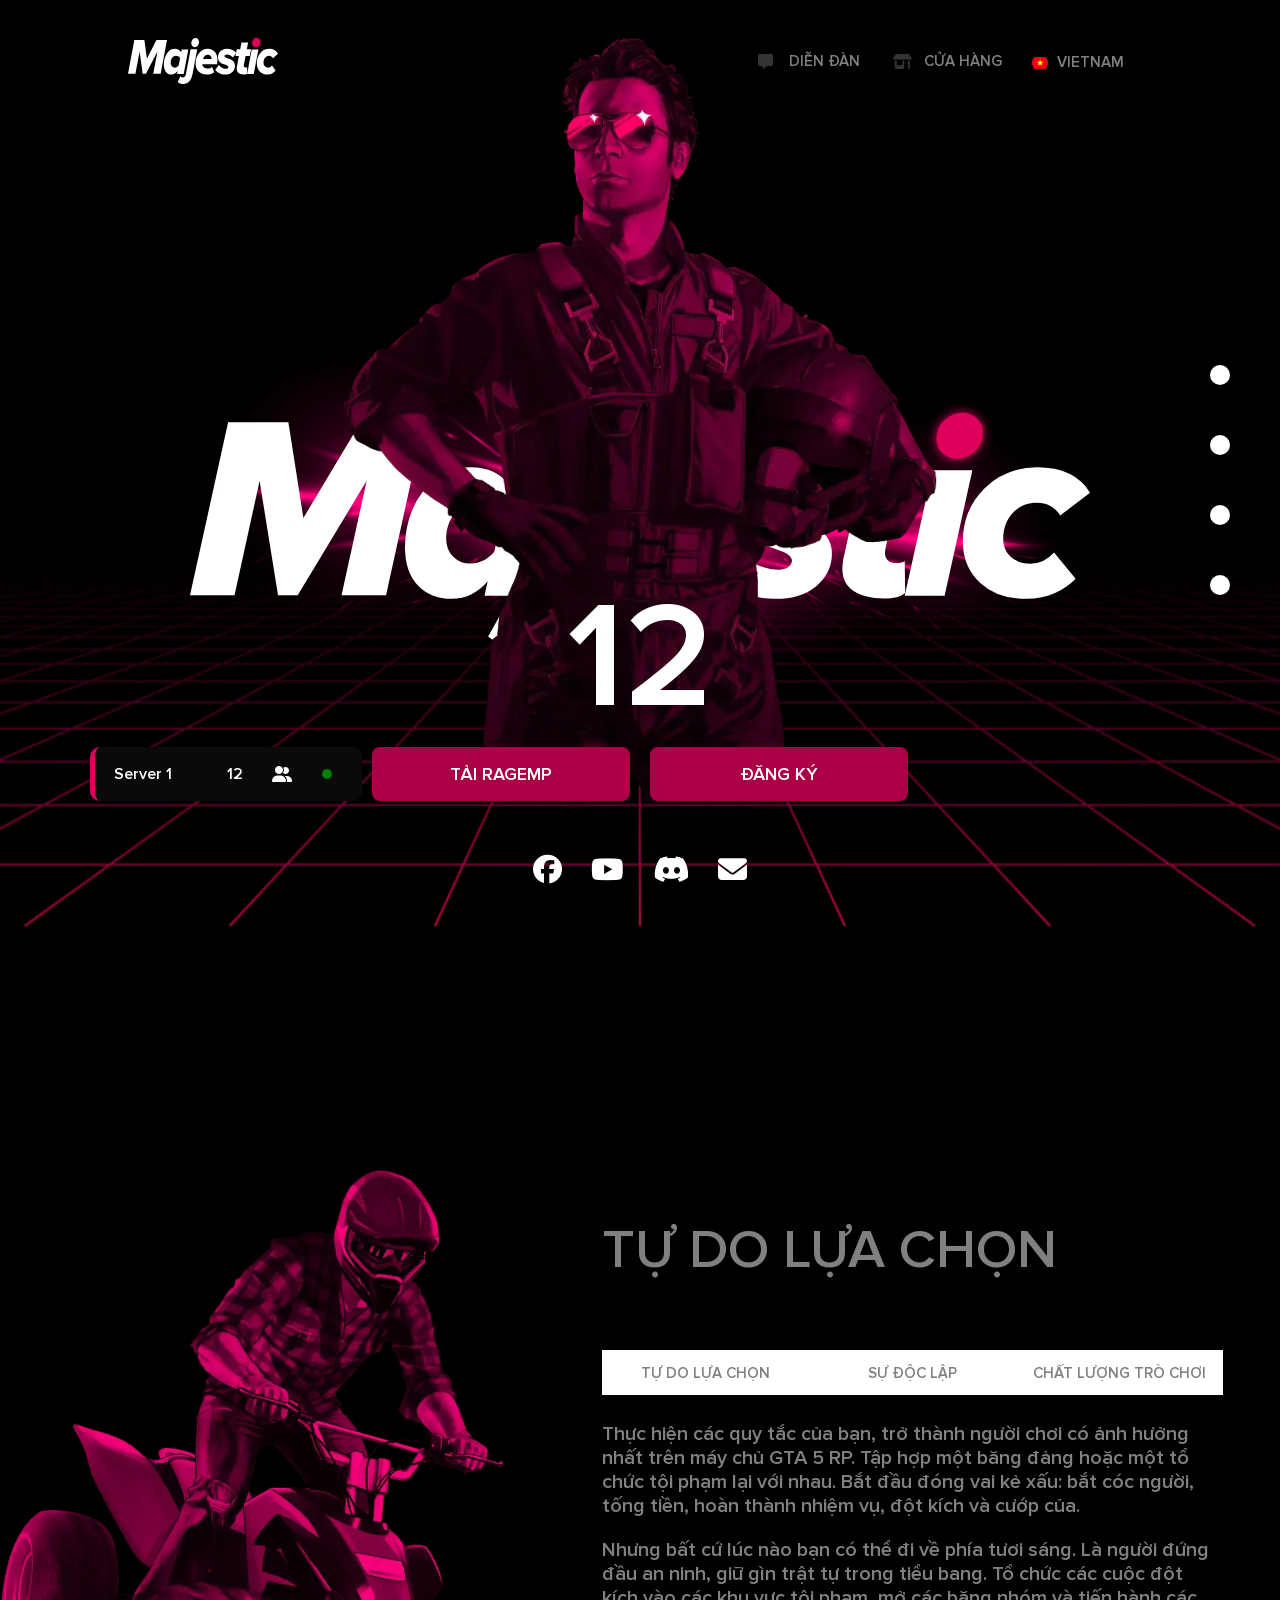
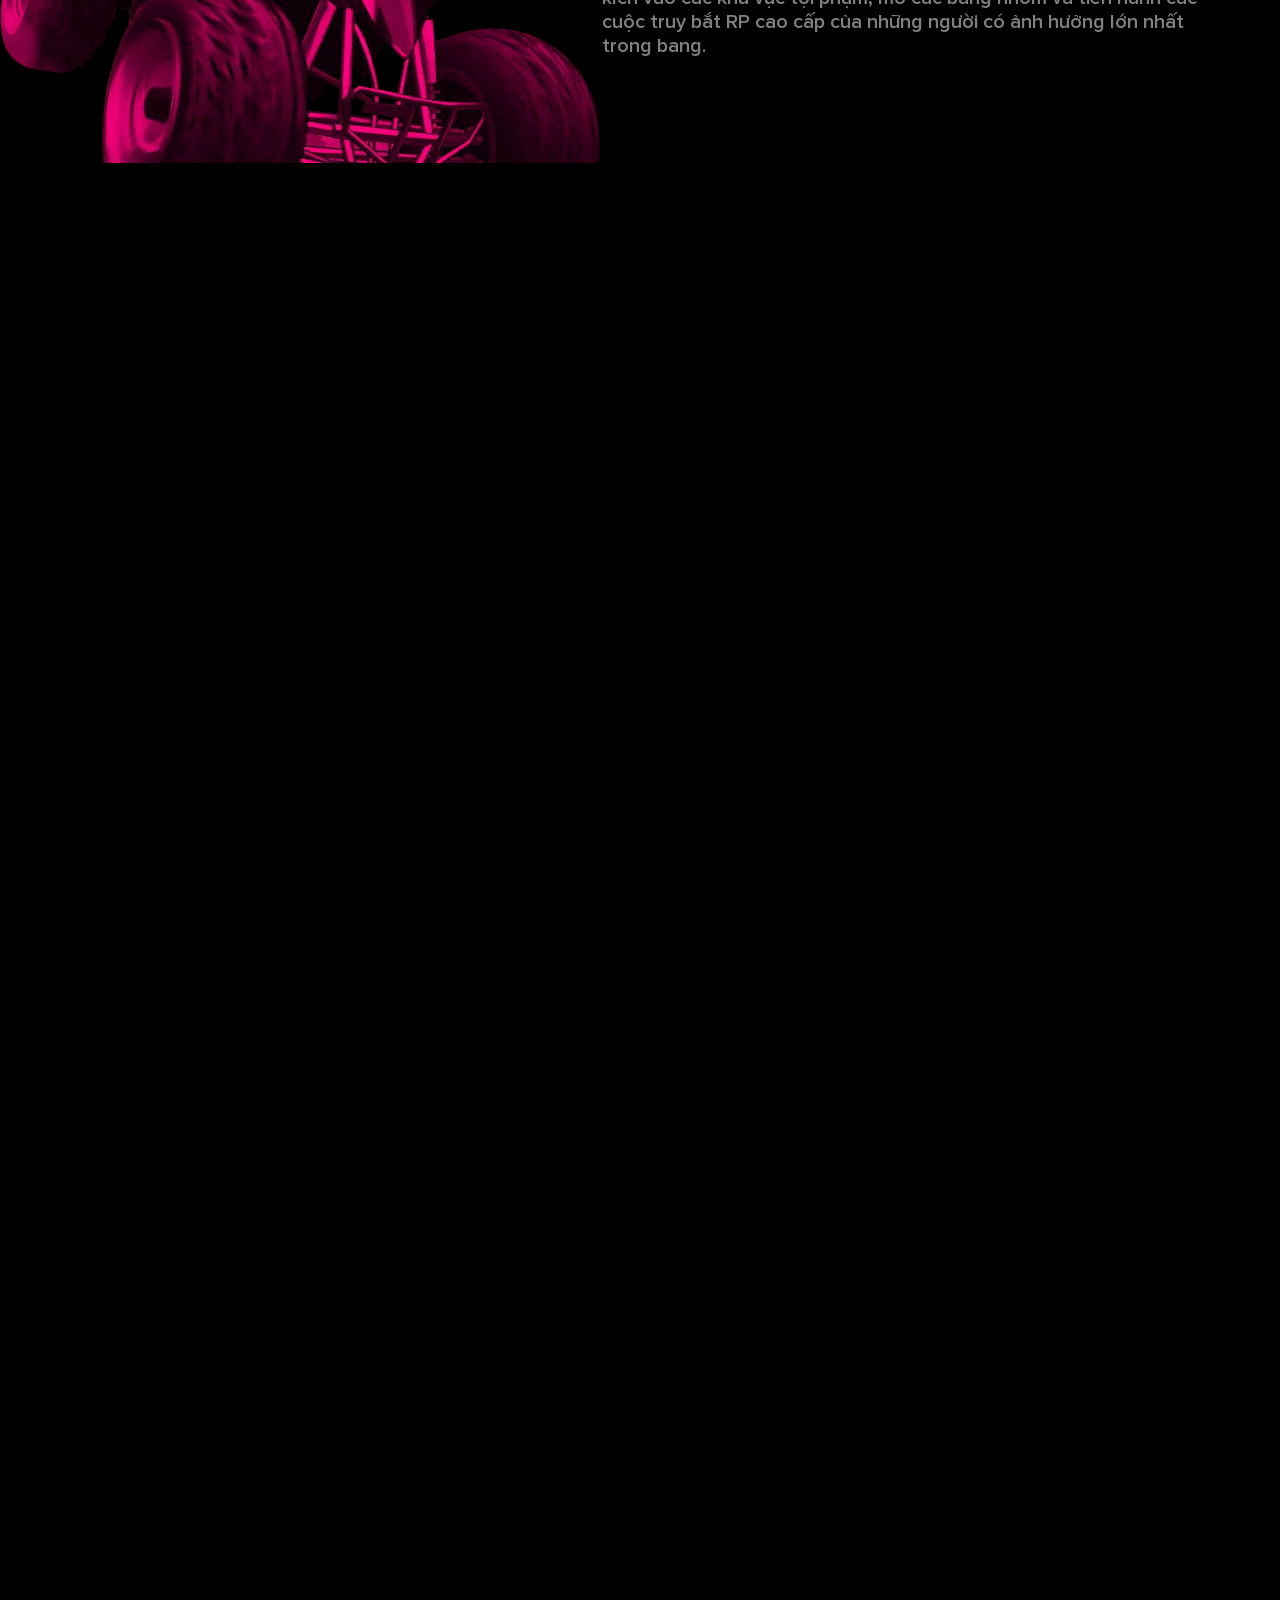
==== index.html @ 5a8662f2 "first commit" ====
<!DOCTYPE html>
<html lang="en">

<head>
    <meta charset="UTF-8">
    <meta http-equiv="X-UA-Compatible" content="IE=edge">
    <meta name="viewport" content="width=device-width, initial-scale=1.0">
    <meta name="description"
        content="Majestic V - The largest GTA 5 RP project, providing a comfortable game for over 5000 players.">
    <meta name="keywords"
        content="RolePlay, Role Play, RP, GTA 5, GTA V, GTA 5 RP, RP, Role Play, Booster Server, GTA 5, GTA 5 R,P, Multiplayer, online, Voice chat, High online, unique mod, stable voice, voice chat, RAGE MP, RAGE MP, rage gta 5, Majestic, Majestic RP, Majestic Role Play, Majestic rp, Majestic Role Play, Majestic GTA 5 rp, Majestic, Majestic">
    <meta name="theme-color" content="#FF0068">
    <link rel="stylesheet" href="./css/app.css">
    <link rel="stylesheet" href="./css/strollbar.css">
    <link rel="stylesheet" href="./css/mobile.css">
    <link rel="shortcut icon" href="./images/home/main/vn/person.webp" type="image/x-icon">
    <link rel="stylesheet" href="https://cdnjs.cloudflare.com/ajax/libs/font-awesome/6.1.1/css/all.min.css"
        integrity="sha512-KfkfwYDsLkIlwQp6LFnl8zNdLGxu9YAA1QvwINks4PhcElQSvqcyVLLD9aMhXd13uQjoXtEKNosOWaZqXgel0g=="
        crossorigin="anonymous" referrerpolicy="no-referrer" />
    <title>Majestic V | Máy chủ RolePlay độc nhất Việt Nam</title>
</head>

<body>
    <div class="container">
        <header>
            <div class="wapper">
                <div class="logo">
                    <img src="./images/logo.svg" width="150px" height="49px" alt="logo" />
                </div>

                <div class="navbar">
                    <div class="nav" onclick="handleClickForum()">
                        <a href="#">
                            <i class="fa-solid fa-message"></i>
                            <span id="text_diendan">DIỄN ĐÀN</span>
                        </a>
                    </div>
                    <div class="nav" onclick="handleClickShop()">
                        <a href="#">
                            <i class="fa-solid fa-shop"></i>
                            <span id="text_cuahang">CỬA HÀNG</span>
                        </a>
                    </div>
                    <div class="nav" onclick="handleClickLaugues()"><a href="#">
                            <img id="flag" src="./images/lauguges/vn.png" alt="logo" />
                            <span id="text_laugues" class="text_laugues">VIETNAM</span>
                        </a>
                    </div>
                    <div class="laugues" id="laugues">
                        <div class="box">
                            <span onclick="lauguesvn()"><img src="./images/lauguges/vn.png" alt="logo" />VIỆT NAM</span>
                            <span onclick="lauguesus()"><img src="./images/lauguges/en.svg" alt="logo" />ENGLISH</span>

                        </div>
                    </div>
                </div>
                <div class="menu-mobile">
                    <i class="fa-solid fa-bars"></i>
                </div>
            </div>

        </header>

        <div class="info">
            <div class="grid">
                <img src="./images/home/main/grid.webp" alt="logo" />
            </div>
            <div class="effect">
                <img src="./images/home/main/vn/background-effect.webp" alt="logo" />
            </div>
            <div class="logo">
                <img src="./images/home/main/majestic.svg" alt="logo" />
            </div>
            <div class="person">
                <img src="./images/home/main/vn/person.webp" alt="logo" />
            </div>

            <div class="btn-cricle">
                <div class="cricle" id="gotohome" onclick="gotohome()"></div>
                <div class="cricle" id="gotoinfo" onclick="gotoinfo()"></div>
                <div class="cricle"></div>
                <div class="cricle"></div>
            </div>
            <div class="count-player">
                <span>12</span>
            </div>
            <div class="btn-info">
                <div class="btn-down" id="btn-down">TẢI RAGEMP</div>
                <div class="btn-res" id="btn-res">ĐĂNG KÝ</div>
            </div>
            <div class="social">
                <i class="fa-brands fa-facebook"></i>
                <i class="fa-brands fa-youtube"></i>
                <i class="fa-brands fa-discord"></i>
                <i class="fa-solid fa-envelope"></i>
            </div>

            <div class="box-list">
                <div class="text">Server 1</div>
                <div class="right">
                    <div class="number">12</div>
                    <i class="fa-solid fa-user-group"></i>
                    <div class="active"></div>
                </div>
            </div>
        </div>

        <div class="section">
            <div class="person">
                <img src="./images/home/about/person.webp" </div>
            </div>
            <div class="description">
                <h2 id="freedom-title">TỰ DO LỰA CHỌN</h2>
                <h2 id="independent-title">SỰ ĐỘC LẬP</h2>
                <h2 id="quality-title">CHẤT LƯỢNG TRÒ CHƠI</h2>
                <div class="box">
                    <div id="freedom-box" onclick="freedom()">TỰ DO LỰA CHỌN</div>
                    <div id="independent-box" onclick="independent()">SỰ ĐỘC LẬP</div>
                    <div id="quality-box" onclick="quality()">CHẤT LƯỢNG TRÒ CHƠI</div>


                </div>
                <div class="content">
                    <span id="freedom">
                        Thực hiện các quy tắc của bạn, trở thành người chơi có ảnh hưởng nhất trên máy chủ GTA 5 RP. Tập
                        hợp
                        một băng đảng hoặc một tổ chức tội phạm lại với nhau. Bắt đầu đóng vai kẻ xấu: bắt cóc người,
                        tống
                        tiền, hoàn thành nhiệm vụ, đột kích và cướp của.
                        <p></p>
                        Nhưng bất cứ lúc nào bạn có thể đi về phía tươi sáng. Là người đứng đầu an ninh, giữ gìn trật tự
                        trong tiểu bang. Tổ chức các cuộc đột kích vào các khu vực tội phạm, mở các băng nhóm và tiến
                        hành
                        các cuộc truy bắt RP cao cấp của những người có ảnh hưởng lớn nhất trong bang.
                    </span>
                    <span id="independent">
                        Mệt mỏi với những cuộc tranh giành tội phạm và sự quấy rối liên tục của cảnh sát, nhưng bạn
                        không
                        thích tuân theo luật và tìm hiểu điều lệ? Bắt đầu làm việc cho chính mình! Kiếm tiền trên xe bán
                        tải, xe tải hoặc máy kéo của riêng bạn. Trở thành người vận chuyển hàng hóa độc lập, nhận mức
                        lương
                        xứng đáng cho công việc của bạn.
                        <p></p>
                        Nhưng đó không phải là tất cả. Bạn có thể mua doanh nghiệp của riêng mình trong thế giới GTA và
                        ngừng hoạt động, tiền sẽ tự đến tài khoản của bạn. Điều chính là kiểm soát số lượng hàng hóa
                        trong
                        kho và để mắt đến đối thủ cạnh tranh.
                    </span>
                    <span id="quality">
                        Majestic V - một mod trò chơi độc đáo được viết từ đầu. Bao gồm các giải pháp kỹ thuật tốt nhất,
                        trình bày trực quan dễ chịu và quan trọng nhất - nhiều lựa chọn cơ hội.
                        <p></p>
                        Mục tiêu của chúng tôi là cung cấp cho người chơi một máy chủ GTA 5 RP duy nhất để có một trò
                        chơi
                        thoải mái và một thú tiêu khiển thú vị với bạn bè
                    </span>
                </div>
            </div>
        </div>
        <script src="./js/main.js"></script>
        <script src="./js/mobile.js"></script>

</body>

</html>
---- css/app.css ----
@font-face{font-family:majesticV;src:url(./fonts/ProximaNova-Bold.woff)}@font-face{font-family:majesticV;src:url(./fonts/ProximaNova-Extrabld.woff)}@font-face{font-family:majesticV;src:url(./fonts/ProximaNova-Light.woff)}@font-face{font-family:majesticV;src:url(./fonts/ProximaNova-Regular.woff)}@font-face{font-family:majesticV;src:url(./fonts/ProximaNova-Semibold.woff)}body{overflow-x:hidden;margin:0;padding:0;box-sizing:border-box;font-size:13px;font-family:majesticV;-webkit-user-select:none;-moz-user-select:none;-ms-user-select:none;user-select:none}a{text-decoration:none;color:gray}li{list-style-type:none}.container{scroll-behavior:smooth;width:100%;height:400vh;background-color:#000}.container header{width:100%;height:88px;display:flex;justify-content:space-around;align-items:flex-end;position:fixed}.container header .wapper{width:80%;display:flex;justify-content:space-between;align-items:center}.container header .wapper .menu-mobile{display:none;position:absolute}.container header .wapper .menu-mobile i{color:red}.container header .wapper .logo{cursor:pointer;display:block}.container header .wapper .logo img::-moz-selection{background-color:#df005b;color:#fff}.container header .wapper .logo img::selection{background-color:#df005b;color:#fff}.container header .wapper .navbar{width:45vh;display:grid;font-size:15px;grid-template-columns:1fr 1fr 1fr}.container header .wapper .navbar .nav{display:flex;align-items:center;margin-left:20px}.container header .wapper .navbar .nav img{position:relative;left:-9px;top:3.5px;width:16px}.container header .wapper .navbar .nav i{position:relative;left:-9px;width:18px;top:1px;height:18px;color:#333}.container header .wapper .navbar .nav #flag{position:relative;left:-5px;top:3px;border-radius:50px;width:16px}.container header .wapper .navbar .nav #text_laugues{position:relative;top:-1px}.container header .wapper .navbar .laugues{display:none;right:20vh;top:9vh;position:absolute}.container header .wapper .navbar .laugues .box{border-radius:15px;display:flex;justify-content:space-around;background-color:#191919;width:25vh;height:-webkit-fit-content;height:-moz-fit-content;height:fit-content;padding:8px 8px}.container header .wapper .navbar .laugues .box span{border-radius:10px;padding-left:15px;padding-top:10px;padding-right:10px;padding-bottom:10px;width:-webkit-fit-content;width:-moz-fit-content;width:fit-content;font-size:15px;color:gray;cursor:pointer}.container header .wapper .navbar .laugues .box span img{left:-7px;position:relative;top:4px;width:16px}.container header .wapper .navbar .laugues .box span:hover{cursor:pointer;background-color:#252525}.container .info{top:13vh;justify-content:center;align-items:center;height:90vh;position:relative;display:flex;text-align:center}.container .info .grid{top:50vh;position:absolute;width:100%}.container .info .grid img{width:100%;height:40vh}.container .info .effect{position:absolute}.container .info .effect img{width:100vh;display:block}.container .info .logo{position:absolute}.container .info .logo img{display:block;max-width:100vh}.container .info .person{position:absolute;top:-80px}.container .info .person img{display:block;max-width:70vh;max-height:85vh}.container .info .btn-cricle{z-index:1000000;top:35vh;right:50px;position:fixed}.container .info .btn-cricle .cricle{margin-top:50px;width:20px;height:20px;background-color:#fff;border-radius:100vh;cursor:pointer}.container .info .count-player{top:50vh;position:absolute}.container .info .count-player span{font-weight:900;color:#fff;font-size:150px}.container .info .btn-info{top:70vh;justify-content:center;width:64vh;position:absolute;display:flex;color:#fff}.container .info .btn-info .btn-down{margin-right:10px;display:flex;align-items:center;justify-content:center;font-size:18px;width:258px;height:54px;background-color:#ac0046;border-radius:8.00006px}.container .info .btn-info .btn-down:hover{background-color:#db0c5f;cursor:pointer}.container .info .btn-info .btn-res{margin-left:10px;display:flex;align-items:center;justify-content:center;font-size:18px;width:258px;height:54px;background-color:#ac0046;border-radius:8.00006px}.container .info .btn-info .btn-res:hover{background-color:#db0c5f;cursor:pointer}.container .info .social{top:82vh;position:absolute}.container .info .social i{margin-left:13px;margin-right:13px;font-size:29px;color:#fff;cursor:pointer}.container .info .social i:hover{color:#df005b}.container .info .box-list{border-radius:10px;top:70vh;left:10vh;position:absolute;max-width:256px;background-color:#0a0a0a;height:54px;color:#fff;display:flex;align-items:center;border-left:5px solid #df005b;padding:0px 15px 0px 18.9999px;justify-content:space-between;font-size:15.9999px;font-weight:500}.container .info .box-list .right{margin-left:40px;width:15vh;display:flex;align-items:center;justify-content:space-around}.container .info .box-list .active{width:10px;height:10px;border-radius:100vh;background-color:green}.container .section{top:40vh;height:90vh;position:relative;display:grid;grid-template-columns:1fr 1fr;width:94%}.container .section .person{position:relative}.container .section .person img{display:block;width:600px}.container .section .description{position:relative;color:gray}.container .section .description #freedom-title{position:absolute;font-size:55.008px;font-weight:700}.container .section .description #independent-title{position:absolute;font-size:55.008px;font-weight:700;display:none}.container .section .description #quality-title{position:absolute;font-size:55.008px;font-weight:700;display:none}.container .section .description .box{display:grid;position:relative;grid-template-columns:1fr 1fr 1fr;top:20vh;width:60vh;text-align:center}.container .section .description .box #freedom-box{display:flex;align-items:center;justify-content:center;width:23vh;height:5vh;background-color:#fff;font-size:14.9952px}.container .section .description .box #freedom-box:hover{color:#fff;background-color:#ac0046;cursor:pointer}.container .section .description .box #independent-box{display:flex;align-items:center;justify-content:center;width:23vh;height:5vh;background-color:#fff;font-size:14.9952px}.container .section .description .box #independent-box:hover{background-color:#ac0046;cursor:pointer;color:#fff}.container .section .description .box #quality-box{display:flex;align-items:center;justify-content:center;width:23vh;height:5vh;background-color:#fff;font-size:14.9952px}.container .section .description .box #quality-box:hover{color:#fff;background-color:#ac0046;cursor:pointer}.container .section .description .content{width:69vh;height:60vh;position:absolute;top:28vh;font-size:20.0064px}.container .section .description .content #freedom{position:absolute}.container .section .description .content #independent{position:absolute;display:none}.container .section .description .content #quality{display:none;position:absolute}
---- css/strollbar.css ----
/* width */
::-webkit-scrollbar {
  width: 0px;
}

/* Track */
::-webkit-scrollbar-track {
  background: #f1f1f1;
}

/* Handle */
::-webkit-scrollbar-thumb {
  background: #888;
}

/* Handle on hover */
::-webkit-scrollbar-thumb:hover {
  background: #555;
}
.active{
  color: white;
}
---- css/mobile.css ----
@media only screen and (max-width: 760px){.container{width:100%;height:200vh;background-color:#000}.container header{width:100%;height:10vh;display:flex;justify-content:space-around;align-items:flex-end;position:relative;margin-left:20px;margin-right:20px}.container header .wapper{align-items:center;display:flex;justify-content:center}.container header .wapper .logo{left:30px;position:relative}.container header .wapper .logo img{width:100px;height:30px}.container header .wapper .navbar{display:none}.container header .wapper .menu-mobile{left:-190px;display:block;position:relative}.container header .wapper .menu-mobile i{font-size:25px;color:gray}}
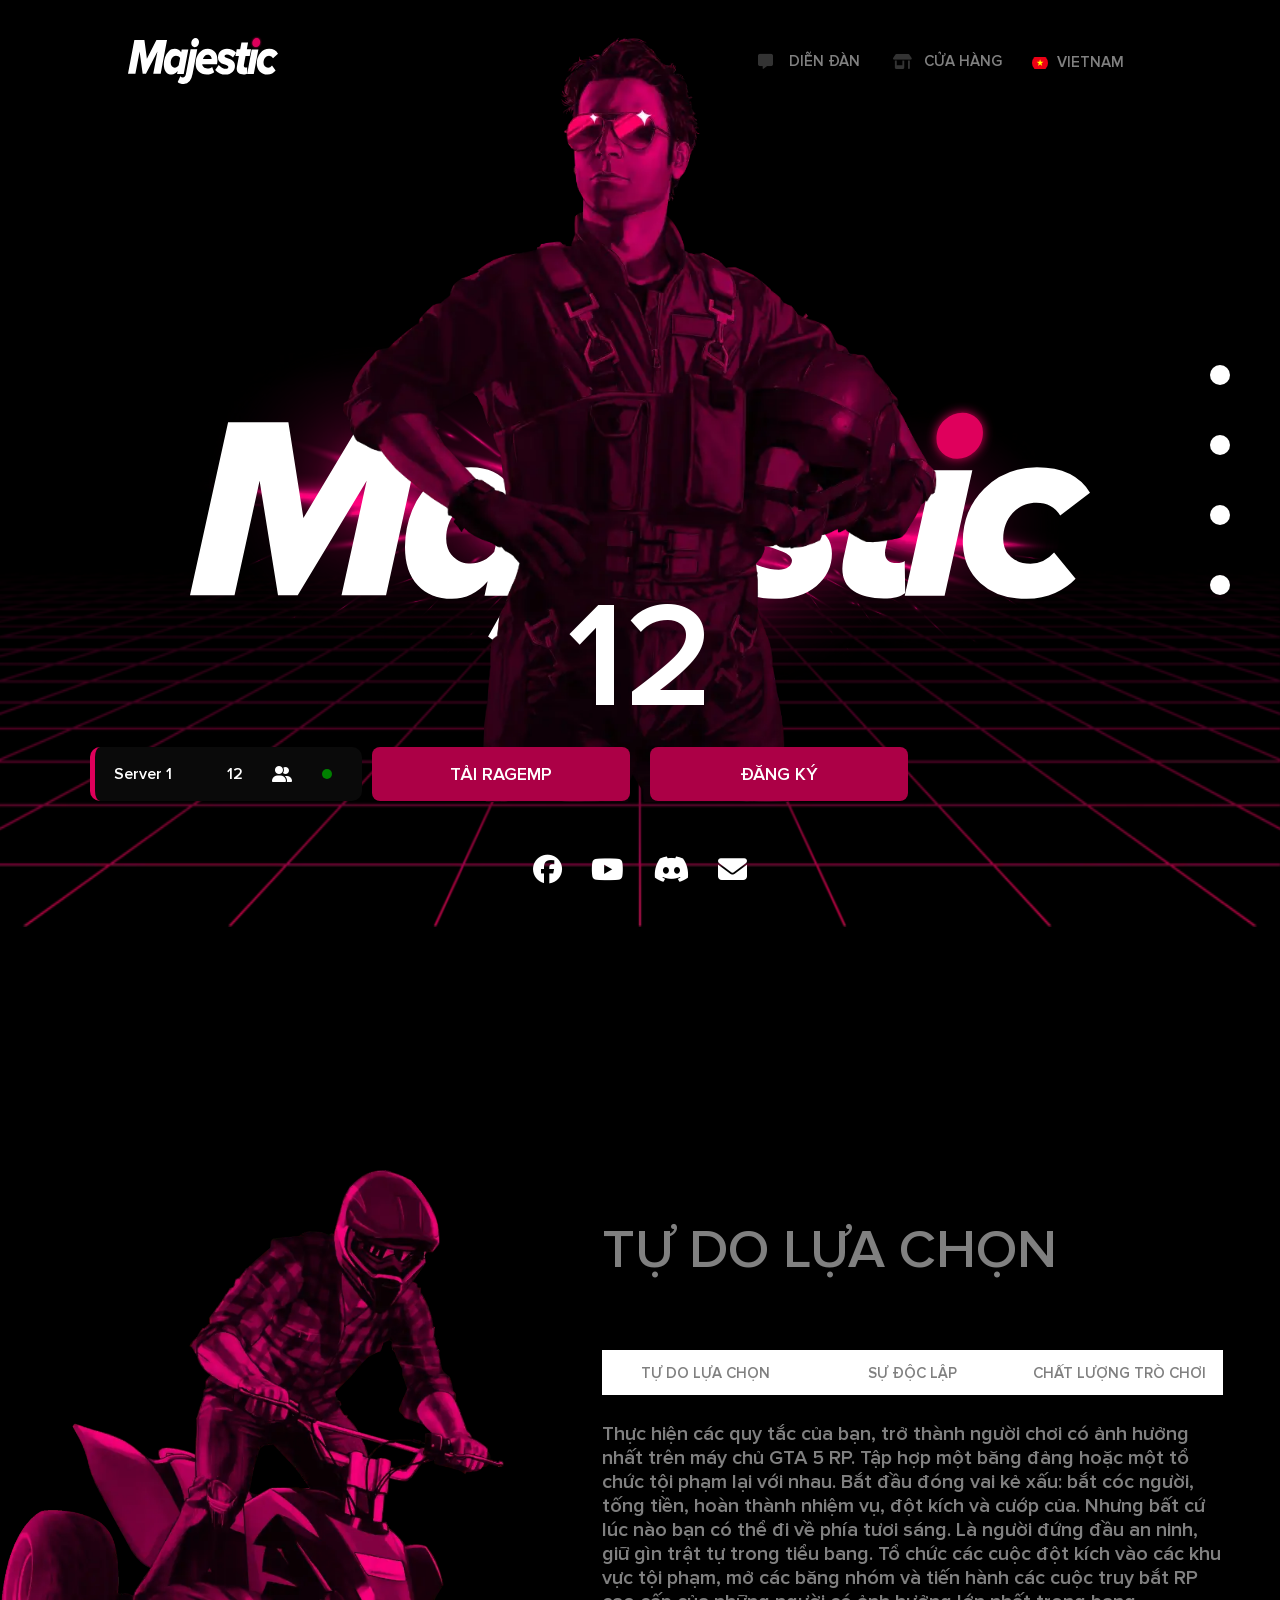
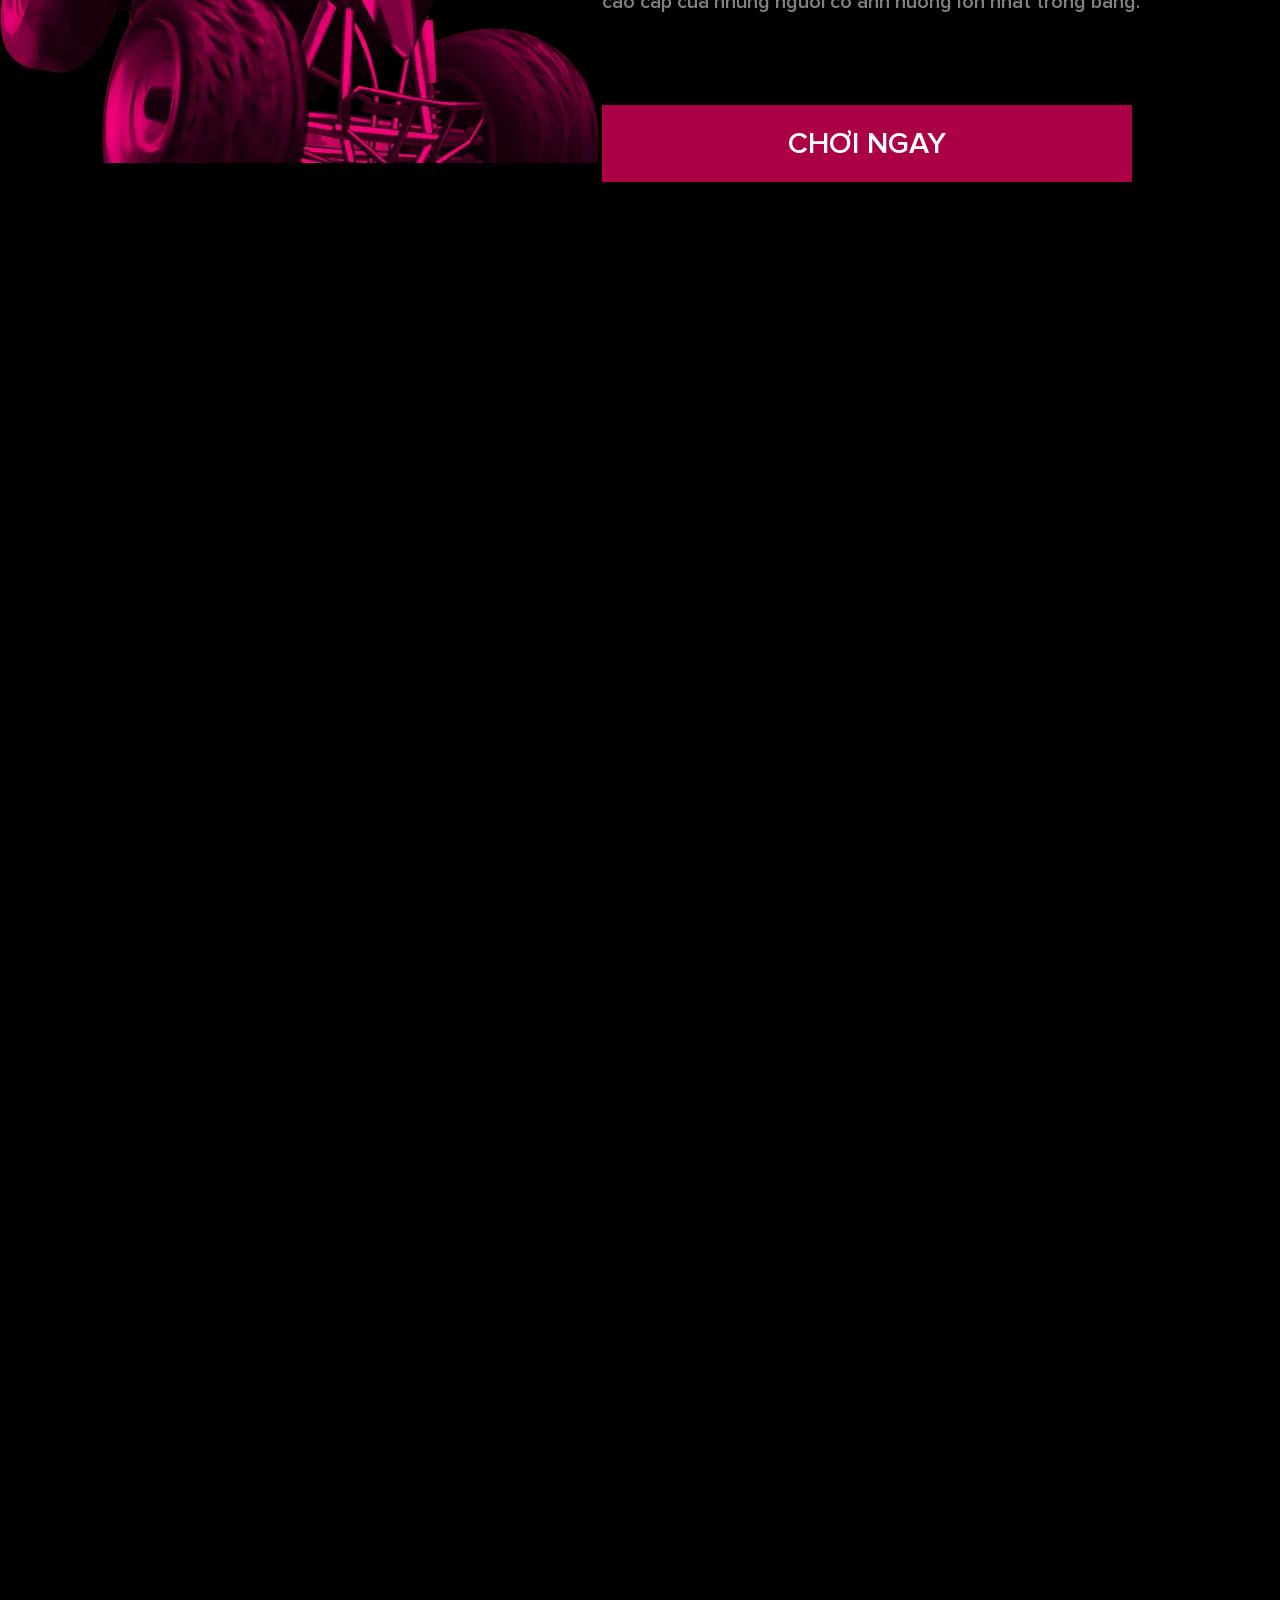
==== commit 5fb71a7d: "update" ====
--- a/index.html
+++ b/index.html
@@ -127,7 +127,6 @@
                         một băng đảng hoặc một tổ chức tội phạm lại với nhau. Bắt đầu đóng vai kẻ xấu: bắt cóc người,
                         tống
                         tiền, hoàn thành nhiệm vụ, đột kích và cướp của.
-                        <p></p>
                         Nhưng bất cứ lúc nào bạn có thể đi về phía tươi sáng. Là người đứng đầu an ninh, giữ gìn trật tự
                         trong tiểu bang. Tổ chức các cuộc đột kích vào các khu vực tội phạm, mở các băng nhóm và tiến
                         hành
@@ -140,7 +139,6 @@
                         tải, xe tải hoặc máy kéo của riêng bạn. Trở thành người vận chuyển hàng hóa độc lập, nhận mức
                         lương
                         xứng đáng cho công việc của bạn.
-                        <p></p>
                         Nhưng đó không phải là tất cả. Bạn có thể mua doanh nghiệp của riêng mình trong thế giới GTA và
                         ngừng hoạt động, tiền sẽ tự đến tài khoản của bạn. Điều chính là kiểm soát số lượng hàng hóa
                         trong
@@ -149,12 +147,12 @@
                     <span id="quality">
                         Majestic V - một mod trò chơi độc đáo được viết từ đầu. Bao gồm các giải pháp kỹ thuật tốt nhất,
                         trình bày trực quan dễ chịu và quan trọng nhất - nhiều lựa chọn cơ hội.
-                        <p></p>
                         Mục tiêu của chúng tôi là cung cấp cho người chơi một máy chủ GTA 5 RP duy nhất để có một trò
                         chơi
                         thoải mái và một thú tiêu khiển thú vị với bạn bè
                     </span>
                 </div>
+                <div class="btn-play" id="btn-play">CHƠI NGAY</div>
             </div>
         </div>
         <script src="./js/main.js"></script>
--- a/css/app.css
+++ b/css/app.css
@@ -1 +1 @@
-@font-face{font-family:majesticV;src:url(./fonts/ProximaNova-Bold.woff)}@font-face{font-family:majesticV;src:url(./fonts/ProximaNova-Extrabld.woff)}@font-face{font-family:majesticV;src:url(./fonts/ProximaNova-Light.woff)}@font-face{font-family:majesticV;src:url(./fonts/ProximaNova-Regular.woff)}@font-face{font-family:majesticV;src:url(./fonts/ProximaNova-Semibold.woff)}body{overflow-x:hidden;margin:0;padding:0;box-sizing:border-box;font-size:13px;font-family:majesticV;-webkit-user-select:none;-moz-user-select:none;-ms-user-select:none;user-select:none}a{text-decoration:none;color:gray}li{list-style-type:none}.container{scroll-behavior:smooth;width:100%;height:400vh;background-color:#000}.container header{width:100%;height:88px;display:flex;justify-content:space-around;align-items:flex-end;position:fixed}.container header .wapper{width:80%;display:flex;justify-content:space-between;align-items:center}.container header .wapper .menu-mobile{display:none;position:absolute}.container header .wapper .menu-mobile i{color:red}.container header .wapper .logo{cursor:pointer;display:block}.container header .wapper .logo img::-moz-selection{background-color:#df005b;color:#fff}.container header .wapper .logo img::selection{background-color:#df005b;color:#fff}.container header .wapper .navbar{width:45vh;display:grid;font-size:15px;grid-template-columns:1fr 1fr 1fr}.container header .wapper .navbar .nav{display:flex;align-items:center;margin-left:20px}.container header .wapper .navbar .nav img{position:relative;left:-9px;top:3.5px;width:16px}.container header .wapper .navbar .nav i{position:relative;left:-9px;width:18px;top:1px;height:18px;color:#333}.container header .wapper .navbar .nav #flag{position:relative;left:-5px;top:3px;border-radius:50px;width:16px}.container header .wapper .navbar .nav #text_laugues{position:relative;top:-1px}.container header .wapper .navbar .laugues{display:none;right:20vh;top:9vh;position:absolute}.container header .wapper .navbar .laugues .box{border-radius:15px;display:flex;justify-content:space-around;background-color:#191919;width:25vh;height:-webkit-fit-content;height:-moz-fit-content;height:fit-content;padding:8px 8px}.container header .wapper .navbar .laugues .box span{border-radius:10px;padding-left:15px;padding-top:10px;padding-right:10px;padding-bottom:10px;width:-webkit-fit-content;width:-moz-fit-content;width:fit-content;font-size:15px;color:gray;cursor:pointer}.container header .wapper .navbar .laugues .box span img{left:-7px;position:relative;top:4px;width:16px}.container header .wapper .navbar .laugues .box span:hover{cursor:pointer;background-color:#252525}.container .info{top:13vh;justify-content:center;align-items:center;height:90vh;position:relative;display:flex;text-align:center}.container .info .grid{top:50vh;position:absolute;width:100%}.container .info .grid img{width:100%;height:40vh}.container .info .effect{position:absolute}.container .info .effect img{width:100vh;display:block}.container .info .logo{position:absolute}.container .info .logo img{display:block;max-width:100vh}.container .info .person{position:absolute;top:-80px}.container .info .person img{display:block;max-width:70vh;max-height:85vh}.container .info .btn-cricle{z-index:1000000;top:35vh;right:50px;position:fixed}.container .info .btn-cricle .cricle{margin-top:50px;width:20px;height:20px;background-color:#fff;border-radius:100vh;cursor:pointer}.container .info .count-player{top:50vh;position:absolute}.container .info .count-player span{font-weight:900;color:#fff;font-size:150px}.container .info .btn-info{top:70vh;justify-content:center;width:64vh;position:absolute;display:flex;color:#fff}.container .info .btn-info .btn-down{margin-right:10px;display:flex;align-items:center;justify-content:center;font-size:18px;width:258px;height:54px;background-color:#ac0046;border-radius:8.00006px}.container .info .btn-info .btn-down:hover{background-color:#db0c5f;cursor:pointer}.container .info .btn-info .btn-res{margin-left:10px;display:flex;align-items:center;justify-content:center;font-size:18px;width:258px;height:54px;background-color:#ac0046;border-radius:8.00006px}.container .info .btn-info .btn-res:hover{background-color:#db0c5f;cursor:pointer}.container .info .social{top:82vh;position:absolute}.container .info .social i{margin-left:13px;margin-right:13px;font-size:29px;color:#fff;cursor:pointer}.container .info .social i:hover{color:#df005b}.container .info .box-list{border-radius:10px;top:70vh;left:10vh;position:absolute;max-width:256px;background-color:#0a0a0a;height:54px;color:#fff;display:flex;align-items:center;border-left:5px solid #df005b;padding:0px 15px 0px 18.9999px;justify-content:space-between;font-size:15.9999px;font-weight:500}.container .info .box-list .right{margin-left:40px;width:15vh;display:flex;align-items:center;justify-content:space-around}.container .info .box-list .active{width:10px;height:10px;border-radius:100vh;background-color:green}.container .section{top:40vh;height:90vh;position:relative;display:grid;grid-template-columns:1fr 1fr;width:94%}.container .section .person{position:relative}.container .section .person img{display:block;width:600px}.container .section .description{position:relative;color:gray}.container .section .description #freedom-title{position:absolute;font-size:55.008px;font-weight:700}.container .section .description #independent-title{position:absolute;font-size:55.008px;font-weight:700;display:none}.container .section .description #quality-title{position:absolute;font-size:55.008px;font-weight:700;display:none}.container .section .description .box{display:grid;position:relative;grid-template-columns:1fr 1fr 1fr;top:20vh;width:60vh;text-align:center}.container .section .description .box #freedom-box{display:flex;align-items:center;justify-content:center;width:23vh;height:5vh;background-color:#fff;font-size:14.9952px}.container .section .description .box #freedom-box:hover{color:#fff;background-color:#ac0046;cursor:pointer}.container .section .description .box #independent-box{display:flex;align-items:center;justify-content:center;width:23vh;height:5vh;background-color:#fff;font-size:14.9952px}.container .section .description .box #independent-box:hover{background-color:#ac0046;cursor:pointer;color:#fff}.container .section .description .box #quality-box{display:flex;align-items:center;justify-content:center;width:23vh;height:5vh;background-color:#fff;font-size:14.9952px}.container .section .description .box #quality-box:hover{color:#fff;background-color:#ac0046;cursor:pointer}.container .section .description .content{width:69vh;height:60vh;position:absolute;top:28vh;font-size:20.0064px}.container .section .description .content #freedom{position:absolute}.container .section .description .content #independent{position:absolute;display:none}.container .section .description .content #quality{display:none;position:absolute}+@font-face{font-family:majesticV;src:url(./fonts/ProximaNova-Bold.woff)}@font-face{font-family:majesticV;src:url(./fonts/ProximaNova-Extrabld.woff)}@font-face{font-family:majesticV;src:url(./fonts/ProximaNova-Light.woff)}@font-face{font-family:majesticV;src:url(./fonts/ProximaNova-Regular.woff)}@font-face{font-family:majesticV;src:url(./fonts/ProximaNova-Semibold.woff)}body{overflow-x:hidden;margin:0;padding:0;box-sizing:border-box;font-size:13px;font-family:majesticV;-webkit-user-select:none;-moz-user-select:none;-ms-user-select:none;user-select:none}a{text-decoration:none;color:gray}li{list-style-type:none}.container{scroll-behavior:smooth;width:100%;height:400vh;background-color:#000}.container header{width:100%;height:88px;display:flex;justify-content:space-around;align-items:flex-end;position:fixed}.container header .wapper{width:80%;display:flex;justify-content:space-between;align-items:center}.container header .wapper .menu-mobile{display:none;position:absolute}.container header .wapper .menu-mobile i{color:red}.container header .wapper .logo{cursor:pointer;display:block}.container header .wapper .logo img::-moz-selection{background-color:#df005b;color:#fff}.container header .wapper .logo img::selection{background-color:#df005b;color:#fff}.container header .wapper .navbar{width:45vh;display:grid;font-size:15px;grid-template-columns:1fr 1fr 1fr}.container header .wapper .navbar .nav{display:flex;align-items:center;margin-left:20px}.container header .wapper .navbar .nav img{position:relative;left:-9px;top:3.5px;width:16px}.container header .wapper .navbar .nav i{position:relative;left:-9px;width:18px;top:1px;height:18px;color:#333}.container header .wapper .navbar .nav #flag{position:relative;left:-5px;top:3px;border-radius:50px;width:16px}.container header .wapper .navbar .nav #text_laugues{position:relative;top:-1px}.container header .wapper .navbar .laugues{display:none;right:20vh;top:9vh;position:absolute}.container header .wapper .navbar .laugues .box{border-radius:15px;display:flex;justify-content:space-around;background-color:#191919;width:25vh;height:-webkit-fit-content;height:-moz-fit-content;height:fit-content;padding:8px 8px}.container header .wapper .navbar .laugues .box span{border-radius:10px;padding-left:15px;padding-top:10px;padding-right:10px;padding-bottom:10px;width:-webkit-fit-content;width:-moz-fit-content;width:fit-content;font-size:15px;color:gray;cursor:pointer}.container header .wapper .navbar .laugues .box span img{left:-7px;position:relative;top:4px;width:16px}.container header .wapper .navbar .laugues .box span:hover{cursor:pointer;background-color:#252525}.container .info{top:13vh;justify-content:center;align-items:center;height:90vh;position:relative;display:flex;text-align:center}.container .info .grid{top:50vh;position:absolute;width:100%}.container .info .grid img{width:100%;height:40vh}.container .info .effect{position:absolute}.container .info .effect img{width:100vh;display:block}.container .info .logo{position:absolute}.container .info .logo img{display:block;max-width:100vh}.container .info .person{position:absolute;top:-80px}.container .info .person img{display:block;max-width:70vh;max-height:85vh}.container .info .btn-cricle{z-index:1000000;top:35vh;right:50px;position:fixed}.container .info .btn-cricle .cricle{margin-top:50px;width:20px;height:20px;background-color:#fff;border-radius:100vh;cursor:pointer}.container .info .count-player{top:50vh;position:absolute}.container .info .count-player span{font-weight:900;color:#fff;font-size:150px}.container .info .btn-info{top:70vh;justify-content:center;width:64vh;position:absolute;display:flex;color:#fff}.container .info .btn-info .btn-down{margin-right:10px;display:flex;align-items:center;justify-content:center;font-size:18px;width:258px;height:54px;background-color:#ac0046;border-radius:8.00006px}.container .info .btn-info .btn-down:hover{background-color:#db0c5f;cursor:pointer}.container .info .btn-info .btn-res{margin-left:10px;display:flex;align-items:center;justify-content:center;font-size:18px;width:258px;height:54px;background-color:#ac0046;border-radius:8.00006px}.container .info .btn-info .btn-res:hover{background-color:#db0c5f;cursor:pointer}.container .info .social{top:82vh;position:absolute}.container .info .social i{margin-left:13px;margin-right:13px;font-size:29px;color:#fff;cursor:pointer}.container .info .social i:hover{color:#df005b}.container .info .box-list{border-radius:10px;top:70vh;left:10vh;position:absolute;max-width:256px;background-color:#0a0a0a;height:54px;color:#fff;display:flex;align-items:center;border-left:5px solid #df005b;padding:0px 15px 0px 18.9999px;justify-content:space-between;font-size:15.9999px;font-weight:500}.container .info .box-list .right{margin-left:40px;width:15vh;display:flex;align-items:center;justify-content:space-around}.container .info .box-list .active{width:10px;height:10px;border-radius:100vh;background-color:green}.container .section{top:40vh;height:90vh;position:relative;display:grid;grid-template-columns:1fr 1fr;width:94%}.container .section .person{position:relative}.container .section .person img{display:block;width:600px}.container .section .description{position:relative;color:gray}.container .section .description #freedom-title{position:absolute;font-size:55.008px;font-weight:700}.container .section .description #independent-title{position:absolute;font-size:55.008px;font-weight:700;display:none}.container .section .description #quality-title{position:absolute;font-size:55.008px;font-weight:700;display:none}.container .section .description .box{display:grid;position:relative;grid-template-columns:1fr 1fr 1fr;top:20vh;width:60vh;text-align:center}.container .section .description .box #freedom-box{display:flex;align-items:center;justify-content:center;width:23vh;height:5vh;background-color:#fff;font-size:14.9952px}.container .section .description .box #freedom-box:hover{color:#fff;background-color:#ac0046;cursor:pointer}.container .section .description .box #independent-box{display:flex;align-items:center;justify-content:center;width:23vh;height:5vh;background-color:#fff;font-size:14.9952px}.container .section .description .box #independent-box:hover{background-color:#ac0046;cursor:pointer;color:#fff}.container .section .description .box #quality-box{display:flex;align-items:center;justify-content:center;width:23vh;height:5vh;background-color:#fff;font-size:14.9952px}.container .section .description .box #quality-box:hover{color:#fff;background-color:#ac0046;cursor:pointer}.container .section .description .content{width:69vh;height:30vh;position:absolute;top:28vh;font-size:20.0064px}.container .section .description .content #freedom{position:absolute}.container .section .description .content #independent{position:absolute;display:none}.container .section .description .content #quality{display:none;position:absolute}.container .section .description .btn-play{position:absolute;width:530px;top:55vh;height:77px;margin:39.9936px 0px 0px;font-size:30.0096px;display:flex;align-items:center;justify-content:center;background-color:#ac0046;color:#fff;cursor:pointer}
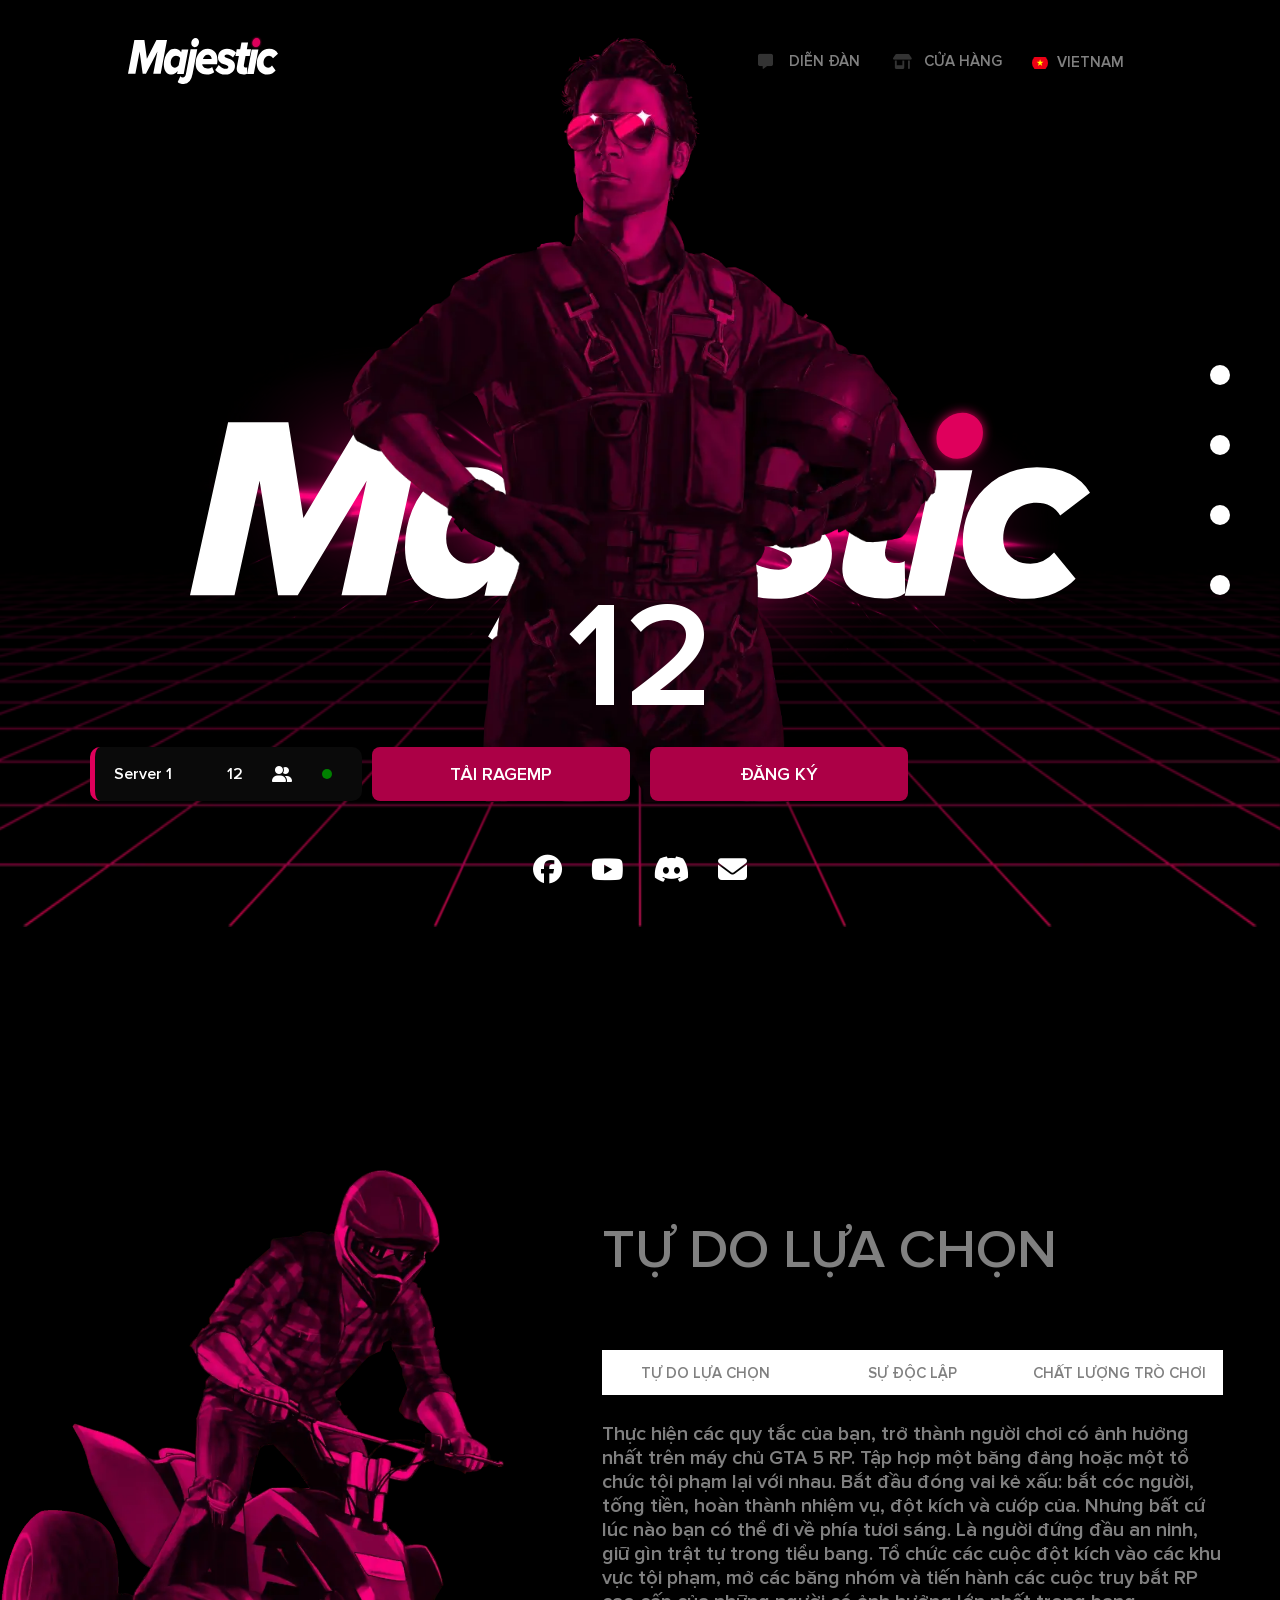
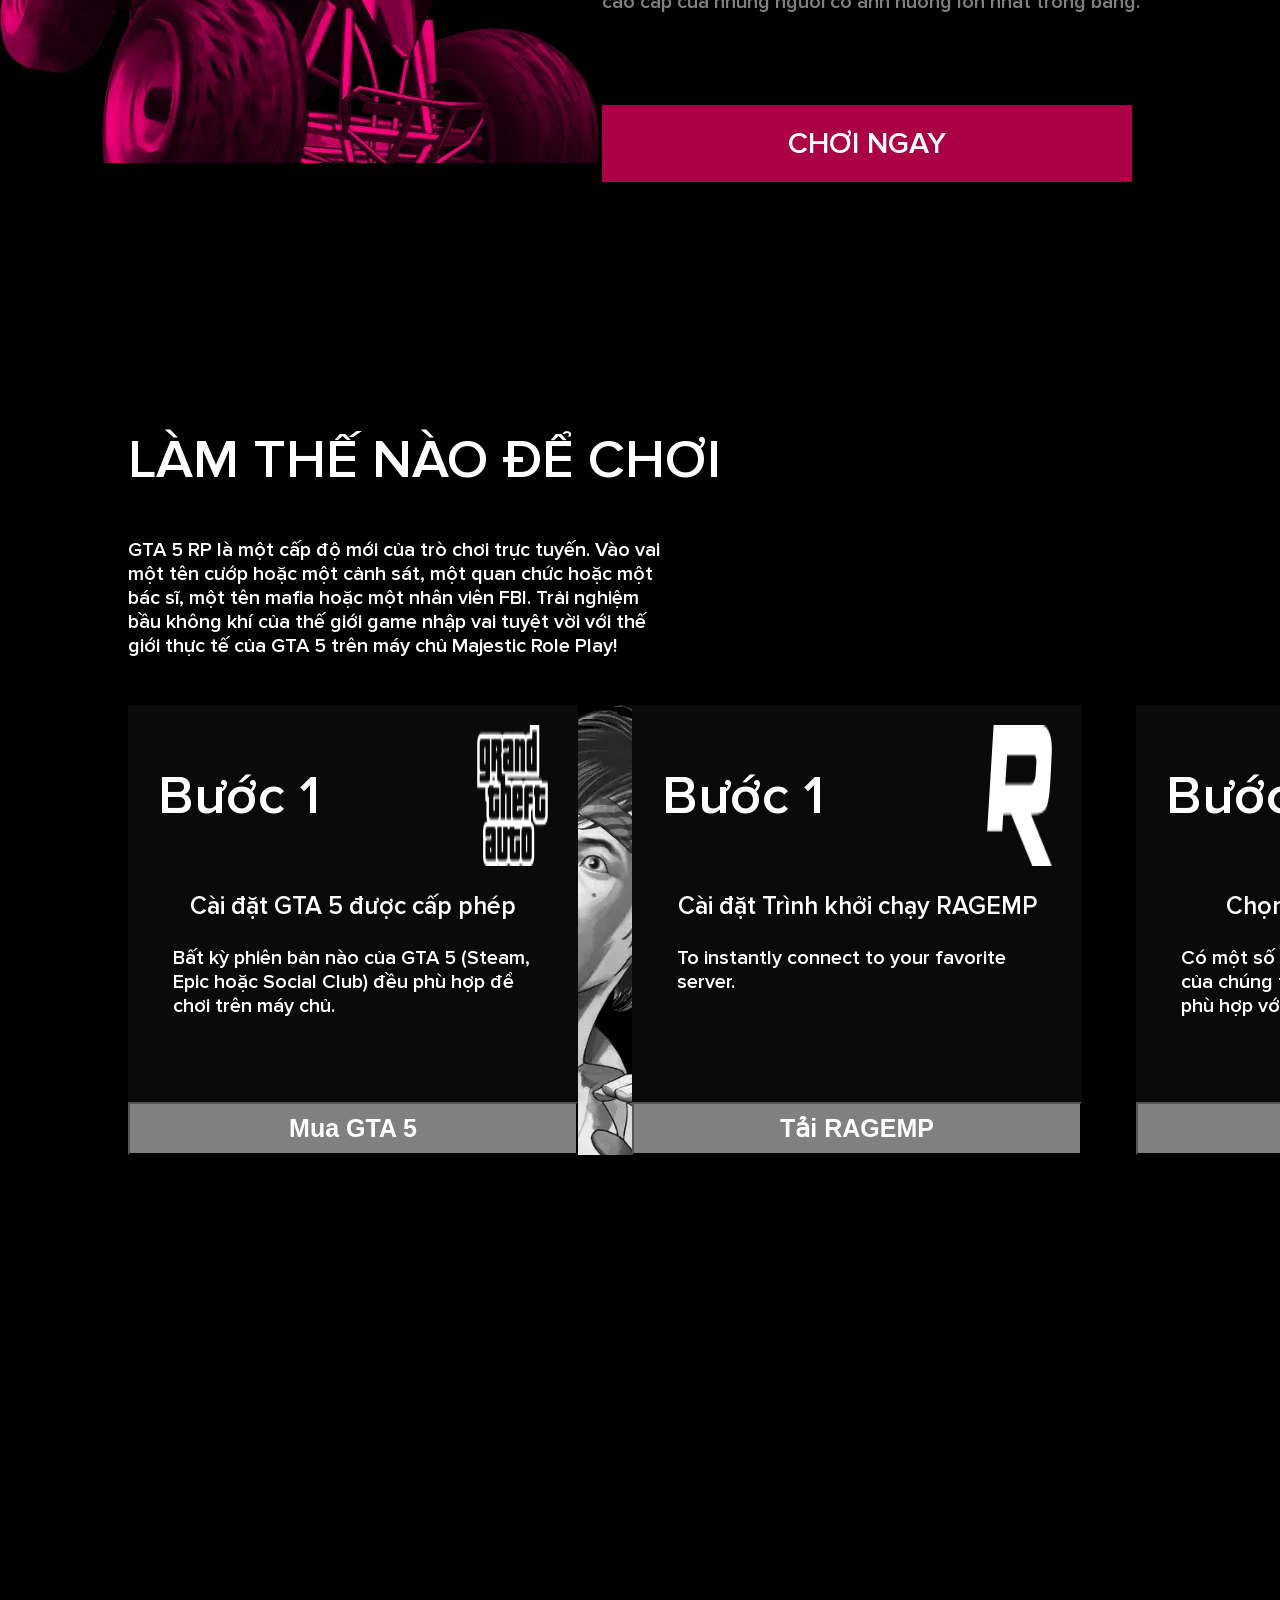
==== commit 15aa570a: "update" ====
--- a/index.html
+++ b/index.html
@@ -78,7 +78,7 @@
             <div class="btn-cricle">
                 <div class="cricle" id="gotohome" onclick="gotohome()"></div>
                 <div class="cricle" id="gotoinfo" onclick="gotoinfo()"></div>
-                <div class="cricle"></div>
+                <div class="cricle" id="howtoplay" onclick="howtoplay()"></div>
                 <div class="cricle"></div>
             </div>
             <div class="count-player">
@@ -155,6 +155,53 @@
                 <div class="btn-play" id="btn-play">CHƠI NGAY</div>
             </div>
         </div>
+
+        <div class="howto">
+            <div class="top">
+                <div class="left">
+                    <h2>LÀM THẾ NÀO ĐỂ CHƠI</h2>
+                    <p>GTA 5 RP là một cấp độ mới của trò chơi trực tuyến. Vào vai một tên cướp hoặc một cảnh sát, một
+                        quan chức hoặc một bác sĩ, một tên mafia hoặc một nhân viên FBI. Trải nghiệm bầu không khí của
+                        thế giới game nhập vai tuyệt vời với thế giới thực tế của GTA 5 trên máy chủ Majestic Role Play!
+                    </p>
+                </div>
+                <div class="bottom">
+                    <div class="box">
+                        <div class="title">
+                            <h1>Bước 1</h1>
+                            <img src="./images/home/instruction/steps/gta.webp" />
+                        </div>
+                        <h3>Cài đặt GTA 5 được cấp phép</h3>
+                        <p>Bất kỳ phiên bản nào của GTA 5 (Steam, Epic hoặc Social Club) đều phù hợp để chơi trên máy
+                            chủ.</p>
+                        <button>Mua GTA 5</button>
+
+                    </div>
+                    <div class="box">
+                        <div class="title">
+                            <h1>Bước 1</h1>
+                            <img src="./images/home/instruction/steps/rage.webp" />
+                        </div>
+                        <h3>Cài đặt Trình khởi chạy RAGEMP</h3>
+                        <p>To instantly connect to your favorite server.</p>
+                        <button>Tải RAGEMP</button>
+                    </div>
+                    <div class="box">
+                        <div class="title">
+                            <h1>Bước 1</h1>
+                            <img src="./images/home/instruction/steps/search.webp" />
+                        </div>
+                        <h3>Chọn Máy chủ GTA 5 RP</h3>
+                        <p>Có một số máy chủ trò chơi trong dự án của chúng tôi. Chọn một trong những phù hợp với bạn..
+                        </p>
+                        <button>Chơi ngay</button>
+
+                    </div>
+
+                </div>
+            </div>
+
+        </div>
         <script src="./js/main.js"></script>
         <script src="./js/mobile.js"></script>
 
--- a/css/app.css
+++ b/css/app.css
@@ -1 +1 @@
-@font-face{font-family:majesticV;src:url(./fonts/ProximaNova-Bold.woff)}@font-face{font-family:majesticV;src:url(./fonts/ProximaNova-Extrabld.woff)}@font-face{font-family:majesticV;src:url(./fonts/ProximaNova-Light.woff)}@font-face{font-family:majesticV;src:url(./fonts/ProximaNova-Regular.woff)}@font-face{font-family:majesticV;src:url(./fonts/ProximaNova-Semibold.woff)}body{overflow-x:hidden;margin:0;padding:0;box-sizing:border-box;font-size:13px;font-family:majesticV;-webkit-user-select:none;-moz-user-select:none;-ms-user-select:none;user-select:none}a{text-decoration:none;color:gray}li{list-style-type:none}.container{scroll-behavior:smooth;width:100%;height:400vh;background-color:#000}.container header{width:100%;height:88px;display:flex;justify-content:space-around;align-items:flex-end;position:fixed}.container header .wapper{width:80%;display:flex;justify-content:space-between;align-items:center}.container header .wapper .menu-mobile{display:none;position:absolute}.container header .wapper .menu-mobile i{color:red}.container header .wapper .logo{cursor:pointer;display:block}.container header .wapper .logo img::-moz-selection{background-color:#df005b;color:#fff}.container header .wapper .logo img::selection{background-color:#df005b;color:#fff}.container header .wapper .navbar{width:45vh;display:grid;font-size:15px;grid-template-columns:1fr 1fr 1fr}.container header .wapper .navbar .nav{display:flex;align-items:center;margin-left:20px}.container header .wapper .navbar .nav img{position:relative;left:-9px;top:3.5px;width:16px}.container header .wapper .navbar .nav i{position:relative;left:-9px;width:18px;top:1px;height:18px;color:#333}.container header .wapper .navbar .nav #flag{position:relative;left:-5px;top:3px;border-radius:50px;width:16px}.container header .wapper .navbar .nav #text_laugues{position:relative;top:-1px}.container header .wapper .navbar .laugues{display:none;right:20vh;top:9vh;position:absolute}.container header .wapper .navbar .laugues .box{border-radius:15px;display:flex;justify-content:space-around;background-color:#191919;width:25vh;height:-webkit-fit-content;height:-moz-fit-content;height:fit-content;padding:8px 8px}.container header .wapper .navbar .laugues .box span{border-radius:10px;padding-left:15px;padding-top:10px;padding-right:10px;padding-bottom:10px;width:-webkit-fit-content;width:-moz-fit-content;width:fit-content;font-size:15px;color:gray;cursor:pointer}.container header .wapper .navbar .laugues .box span img{left:-7px;position:relative;top:4px;width:16px}.container header .wapper .navbar .laugues .box span:hover{cursor:pointer;background-color:#252525}.container .info{top:13vh;justify-content:center;align-items:center;height:90vh;position:relative;display:flex;text-align:center}.container .info .grid{top:50vh;position:absolute;width:100%}.container .info .grid img{width:100%;height:40vh}.container .info .effect{position:absolute}.container .info .effect img{width:100vh;display:block}.container .info .logo{position:absolute}.container .info .logo img{display:block;max-width:100vh}.container .info .person{position:absolute;top:-80px}.container .info .person img{display:block;max-width:70vh;max-height:85vh}.container .info .btn-cricle{z-index:1000000;top:35vh;right:50px;position:fixed}.container .info .btn-cricle .cricle{margin-top:50px;width:20px;height:20px;background-color:#fff;border-radius:100vh;cursor:pointer}.container .info .count-player{top:50vh;position:absolute}.container .info .count-player span{font-weight:900;color:#fff;font-size:150px}.container .info .btn-info{top:70vh;justify-content:center;width:64vh;position:absolute;display:flex;color:#fff}.container .info .btn-info .btn-down{margin-right:10px;display:flex;align-items:center;justify-content:center;font-size:18px;width:258px;height:54px;background-color:#ac0046;border-radius:8.00006px}.container .info .btn-info .btn-down:hover{background-color:#db0c5f;cursor:pointer}.container .info .btn-info .btn-res{margin-left:10px;display:flex;align-items:center;justify-content:center;font-size:18px;width:258px;height:54px;background-color:#ac0046;border-radius:8.00006px}.container .info .btn-info .btn-res:hover{background-color:#db0c5f;cursor:pointer}.container .info .social{top:82vh;position:absolute}.container .info .social i{margin-left:13px;margin-right:13px;font-size:29px;color:#fff;cursor:pointer}.container .info .social i:hover{color:#df005b}.container .info .box-list{border-radius:10px;top:70vh;left:10vh;position:absolute;max-width:256px;background-color:#0a0a0a;height:54px;color:#fff;display:flex;align-items:center;border-left:5px solid #df005b;padding:0px 15px 0px 18.9999px;justify-content:space-between;font-size:15.9999px;font-weight:500}.container .info .box-list .right{margin-left:40px;width:15vh;display:flex;align-items:center;justify-content:space-around}.container .info .box-list .active{width:10px;height:10px;border-radius:100vh;background-color:green}.container .section{top:40vh;height:90vh;position:relative;display:grid;grid-template-columns:1fr 1fr;width:94%}.container .section .person{position:relative}.container .section .person img{display:block;width:600px}.container .section .description{position:relative;color:gray}.container .section .description #freedom-title{position:absolute;font-size:55.008px;font-weight:700}.container .section .description #independent-title{position:absolute;font-size:55.008px;font-weight:700;display:none}.container .section .description #quality-title{position:absolute;font-size:55.008px;font-weight:700;display:none}.container .section .description .box{display:grid;position:relative;grid-template-columns:1fr 1fr 1fr;top:20vh;width:60vh;text-align:center}.container .section .description .box #freedom-box{display:flex;align-items:center;justify-content:center;width:23vh;height:5vh;background-color:#fff;font-size:14.9952px}.container .section .description .box #freedom-box:hover{color:#fff;background-color:#ac0046;cursor:pointer}.container .section .description .box #independent-box{display:flex;align-items:center;justify-content:center;width:23vh;height:5vh;background-color:#fff;font-size:14.9952px}.container .section .description .box #independent-box:hover{background-color:#ac0046;cursor:pointer;color:#fff}.container .section .description .box #quality-box{display:flex;align-items:center;justify-content:center;width:23vh;height:5vh;background-color:#fff;font-size:14.9952px}.container .section .description .box #quality-box:hover{color:#fff;background-color:#ac0046;cursor:pointer}.container .section .description .content{width:69vh;height:30vh;position:absolute;top:28vh;font-size:20.0064px}.container .section .description .content #freedom{position:absolute}.container .section .description .content #independent{position:absolute;display:none}.container .section .description .content #quality{display:none;position:absolute}.container .section .description .btn-play{position:absolute;width:530px;top:55vh;height:77px;margin:39.9936px 0px 0px;font-size:30.0096px;display:flex;align-items:center;justify-content:center;background-color:#ac0046;color:#fff;cursor:pointer}+@font-face{font-family:majesticV;src:url(./fonts/ProximaNova-Bold.woff)}@font-face{font-family:majesticV;src:url(./fonts/ProximaNova-Extrabld.woff)}@font-face{font-family:majesticV;src:url(./fonts/ProximaNova-Light.woff)}@font-face{font-family:majesticV;src:url(./fonts/ProximaNova-Regular.woff)}@font-face{font-family:majesticV;src:url(./fonts/ProximaNova-Semibold.woff)}body{overflow-x:hidden;margin:0;padding:0;box-sizing:border-box;font-size:13px;font-family:majesticV;-webkit-user-select:none;-moz-user-select:none;-ms-user-select:none;user-select:none}a{text-decoration:none;color:gray}li{list-style-type:none}.container{scroll-behavior:smooth;width:100%;height:400vh;background-color:#000}.container header{width:100%;height:88px;display:flex;justify-content:space-around;align-items:flex-end;position:fixed}.container header .wapper{width:80%;display:flex;justify-content:space-between;align-items:center}.container header .wapper .menu-mobile{display:none;position:absolute}.container header .wapper .menu-mobile i{color:red}.container header .wapper .logo{cursor:pointer;display:block}.container header .wapper .logo img::-moz-selection{background-color:#df005b;color:#fff}.container header .wapper .logo img::selection{background-color:#df005b;color:#fff}.container header .wapper .navbar{width:45vh;display:grid;font-size:15px;grid-template-columns:1fr 1fr 1fr}.container header .wapper .navbar .nav{display:flex;align-items:center;margin-left:20px}.container header .wapper .navbar .nav img{position:relative;left:-9px;top:3.5px;width:16px}.container header .wapper .navbar .nav i{position:relative;left:-9px;width:18px;top:1px;height:18px;color:#333}.container header .wapper .navbar .nav #flag{position:relative;left:-5px;top:3px;border-radius:50px;width:16px}.container header .wapper .navbar .nav #text_laugues{position:relative;top:-1px}.container header .wapper .navbar .laugues{display:none;right:20vh;top:9vh;position:absolute}.container header .wapper .navbar .laugues .box{border-radius:15px;display:flex;justify-content:space-around;background-color:#191919;width:25vh;height:-webkit-fit-content;height:-moz-fit-content;height:fit-content;padding:8px 8px}.container header .wapper .navbar .laugues .box span{border-radius:10px;padding-left:15px;padding-top:10px;padding-right:10px;padding-bottom:10px;width:-webkit-fit-content;width:-moz-fit-content;width:fit-content;font-size:15px;color:gray;cursor:pointer}.container header .wapper .navbar .laugues .box span img{left:-7px;position:relative;top:4px;width:16px}.container header .wapper .navbar .laugues .box span:hover{cursor:pointer;background-color:#252525}.container .info{top:13vh;justify-content:center;align-items:center;height:90vh;position:relative;display:flex;text-align:center}.container .info .grid{top:50vh;position:absolute;width:100%}.container .info .grid img{width:100%;height:40vh}.container .info .effect{position:absolute}.container .info .effect img{width:100vh;display:block}.container .info .logo{position:absolute}.container .info .logo img{display:block;max-width:100vh}.container .info .person{position:absolute;top:-80px}.container .info .person img{display:block;max-width:70vh;max-height:85vh}.container .info .btn-cricle{z-index:1000000;top:35vh;right:50px;position:fixed}.container .info .btn-cricle .cricle{margin-top:50px;width:20px;height:20px;background-color:#fff;border-radius:100vh;cursor:pointer}.container .info .count-player{top:50vh;position:absolute}.container .info .count-player span{font-weight:900;color:#fff;font-size:150px}.container .info .btn-info{top:70vh;justify-content:center;width:64vh;position:absolute;display:flex;color:#fff}.container .info .btn-info .btn-down{margin-right:10px;display:flex;align-items:center;justify-content:center;font-size:18px;width:258px;height:54px;background-color:#ac0046;border-radius:8.00006px}.container .info .btn-info .btn-down:hover{background-color:#db0c5f;cursor:pointer}.container .info .btn-info .btn-res{margin-left:10px;display:flex;align-items:center;justify-content:center;font-size:18px;width:258px;height:54px;background-color:#ac0046;border-radius:8.00006px}.container .info .btn-info .btn-res:hover{background-color:#db0c5f;cursor:pointer}.container .info .social{top:82vh;position:absolute}.container .info .social i{margin-left:13px;margin-right:13px;font-size:29px;color:#fff;cursor:pointer}.container .info .social i:hover{color:#df005b}.container .info .box-list{border-radius:10px;top:70vh;left:10vh;position:absolute;max-width:256px;background-color:#0a0a0a;height:54px;color:#fff;display:flex;align-items:center;border-left:5px solid #df005b;padding:0px 15px 0px 18.9999px;justify-content:space-between;font-size:15.9999px;font-weight:500}.container .info .box-list .right{margin-left:40px;width:15vh;display:flex;align-items:center;justify-content:space-around}.container .info .box-list .active{width:10px;height:10px;border-radius:100vh;background-color:green}.container .section{top:40vh;height:90vh;position:relative;display:grid;grid-template-columns:1fr 1fr;width:94%}.container .section .person{position:relative}.container .section .person img{display:block;width:600px}.container .section .description{position:relative;color:gray}.container .section .description #freedom-title{position:absolute;font-size:55.008px;font-weight:700}.container .section .description #independent-title{position:absolute;font-size:55.008px;font-weight:700;display:none}.container .section .description #quality-title{position:absolute;font-size:55.008px;font-weight:700;display:none}.container .section .description .box{display:grid;position:relative;grid-template-columns:1fr 1fr 1fr;top:20vh;width:60vh;text-align:center}.container .section .description .box #freedom-box{display:flex;align-items:center;justify-content:center;width:23vh;height:5vh;background-color:#fff;font-size:14.9952px}.container .section .description .box #freedom-box:hover{color:#fff;background-color:#ac0046;cursor:pointer}.container .section .description .box #independent-box{display:flex;align-items:center;justify-content:center;width:23vh;height:5vh;background-color:#fff;font-size:14.9952px}.container .section .description .box #independent-box:hover{background-color:#ac0046;cursor:pointer;color:#fff}.container .section .description .box #quality-box{display:flex;align-items:center;justify-content:center;width:23vh;height:5vh;background-color:#fff;font-size:14.9952px}.container .section .description .box #quality-box:hover{color:#fff;background-color:#ac0046;cursor:pointer}.container .section .description .content{width:69vh;height:30vh;position:absolute;top:28vh;font-size:20.0064px}.container .section .description .content #freedom{position:absolute}.container .section .description .content #independent{position:absolute;display:none}.container .section .description .content #quality{display:none;position:absolute}.container .section .description .btn-play{position:absolute;width:530px;top:55vh;height:77px;margin:39.9936px 0px 0px;font-size:30.0096px;display:flex;align-items:center;justify-content:center;background-color:#ac0046;color:#fff;cursor:pointer}.container .howto{color:#fff;margin:0 auto;top:40vh;position:relative;width:80%;height:80vh}.container .howto .top{position:relative;width:90vh}.container .howto .top h2{font-size:55.008px;font-weight:700}.container .howto .top p{width:60vh;font-size:20.0064px}.container .howto .bottom{background-image:url(../images/home/instruction/person.webp);position:relative;top:3vh;width:100%;display:grid;grid-template-columns:1fr 1fr 1fr;grid-gap:6vh}.container .howto .bottom .box{cursor:pointer;width:50vh;height:50vh;background-color:#0a0a0a}.container .howto .bottom .box h3{text-align:center;font-size:25.008px;font-weight:700}.container .howto .bottom .box p{width:40vh;left:5vh;position:relative;text-align:start;word-wrap:break-word}.container .howto .bottom .box .title{margin-top:20px;display:flex;justify-content:space-between}.container .howto .bottom .box .title h1{font-size:55.008px;font-weight:700;margin-left:30px}.container .howto .bottom .box .title img{font-size:55.008px;margin-right:30px}.container .howto .bottom .box button{width:50vh;padding:10px;background-color:gray;font-size:25.008px;font-weight:700;color:#fff;position:absolute;bottom:0}.container .howto .bottom .box:hover button{background-color:#ac0046;color:#fff}
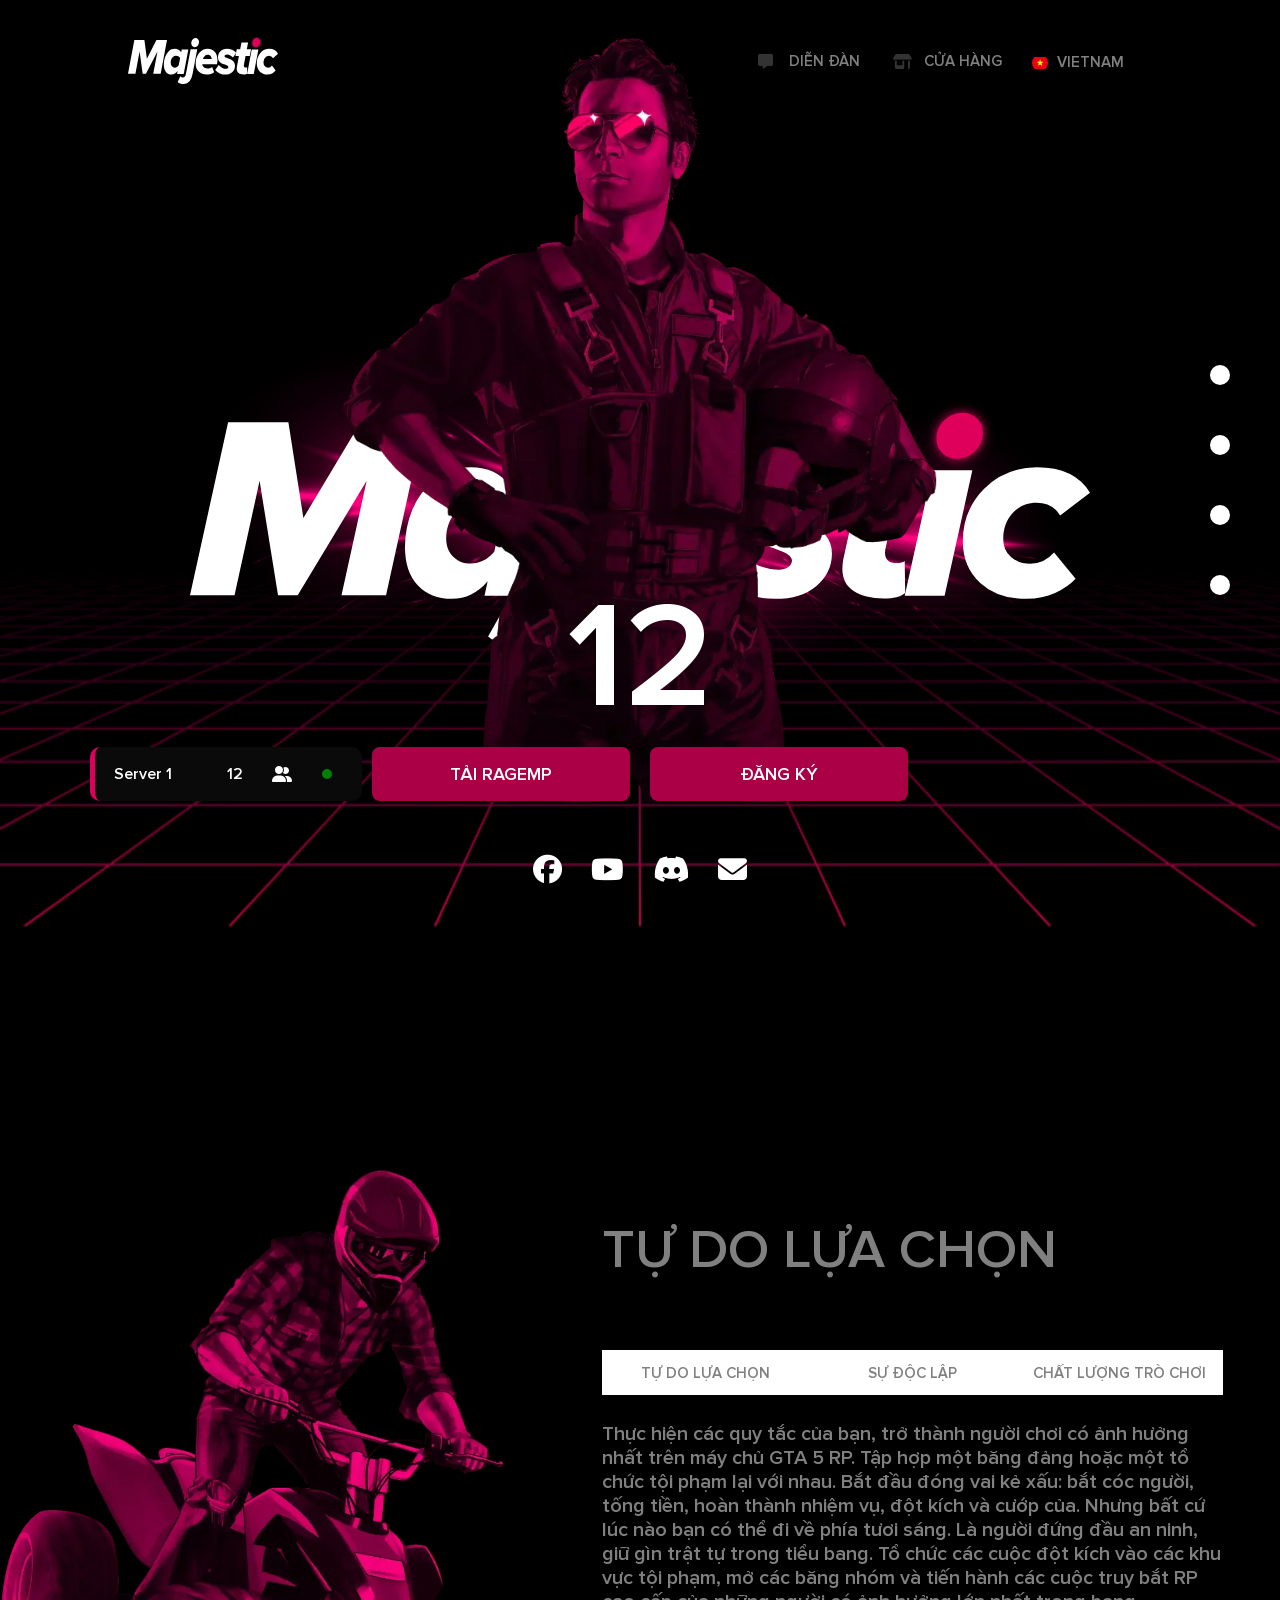
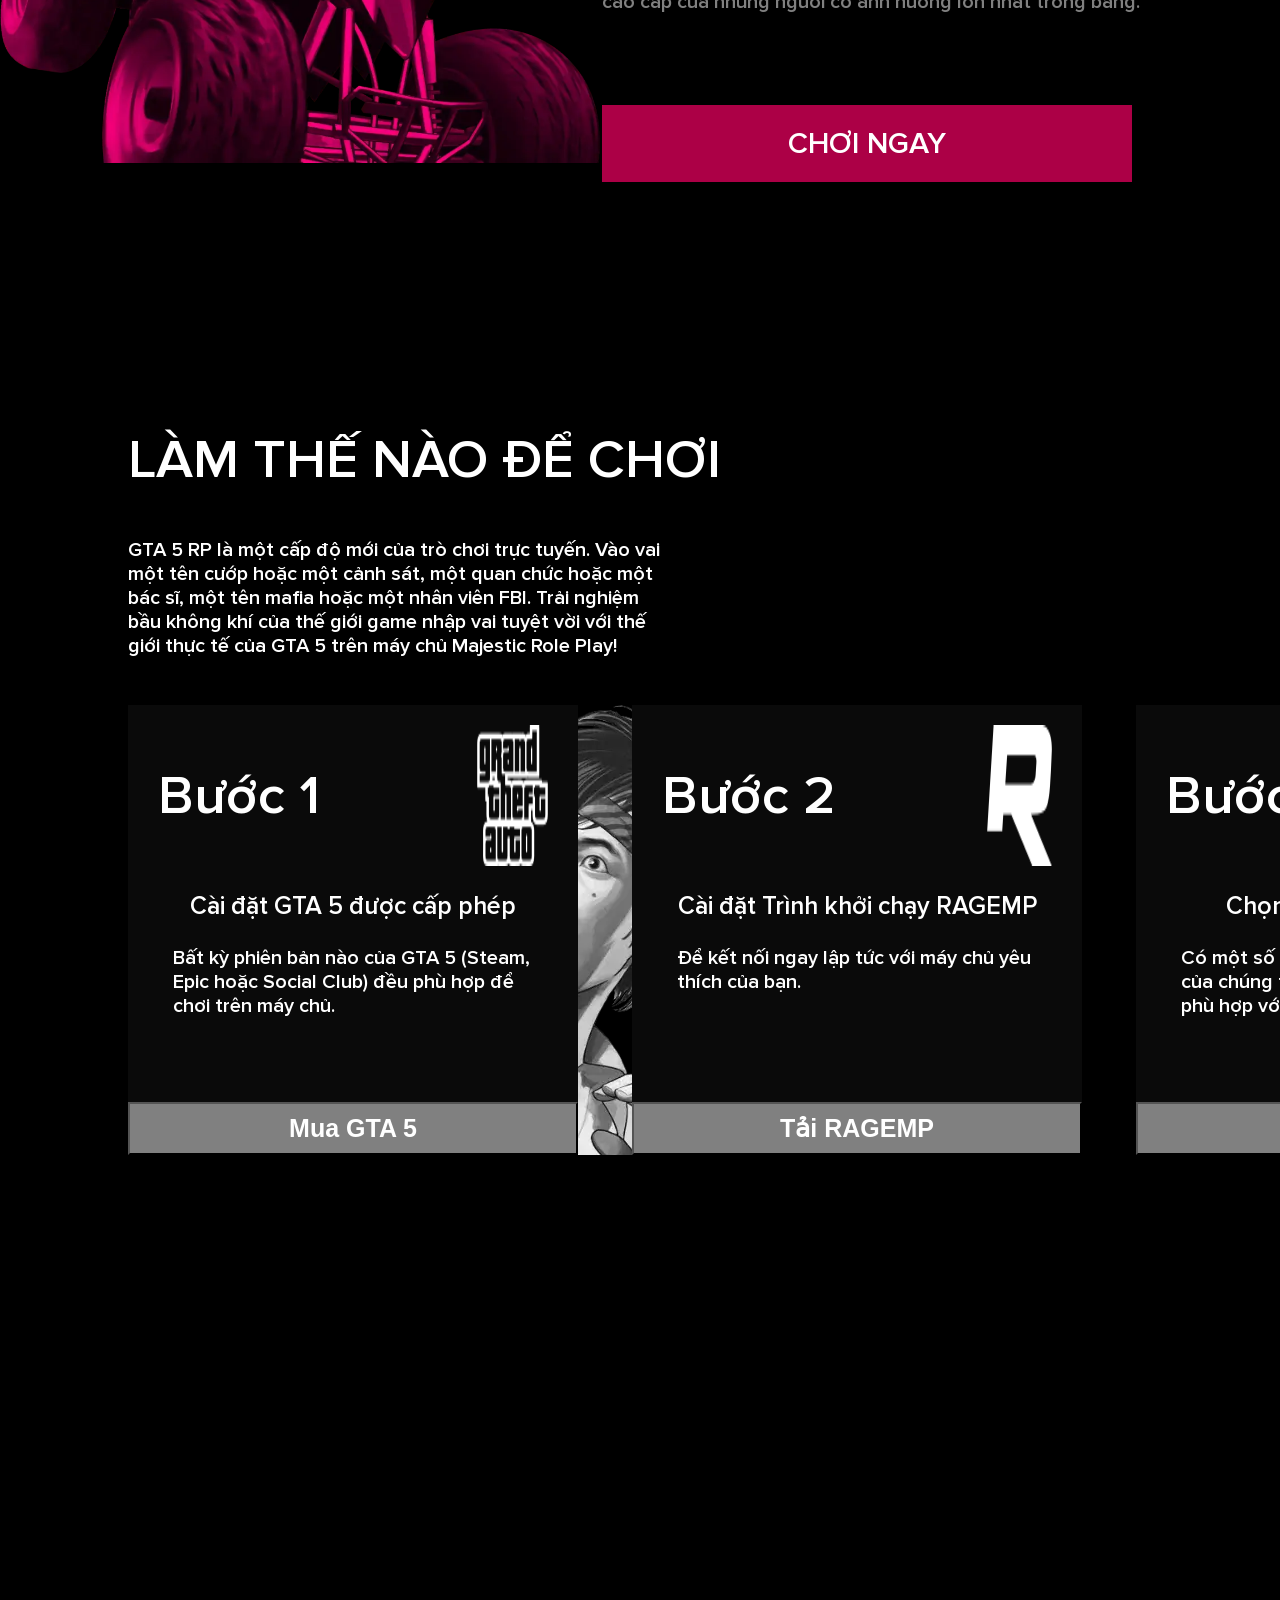
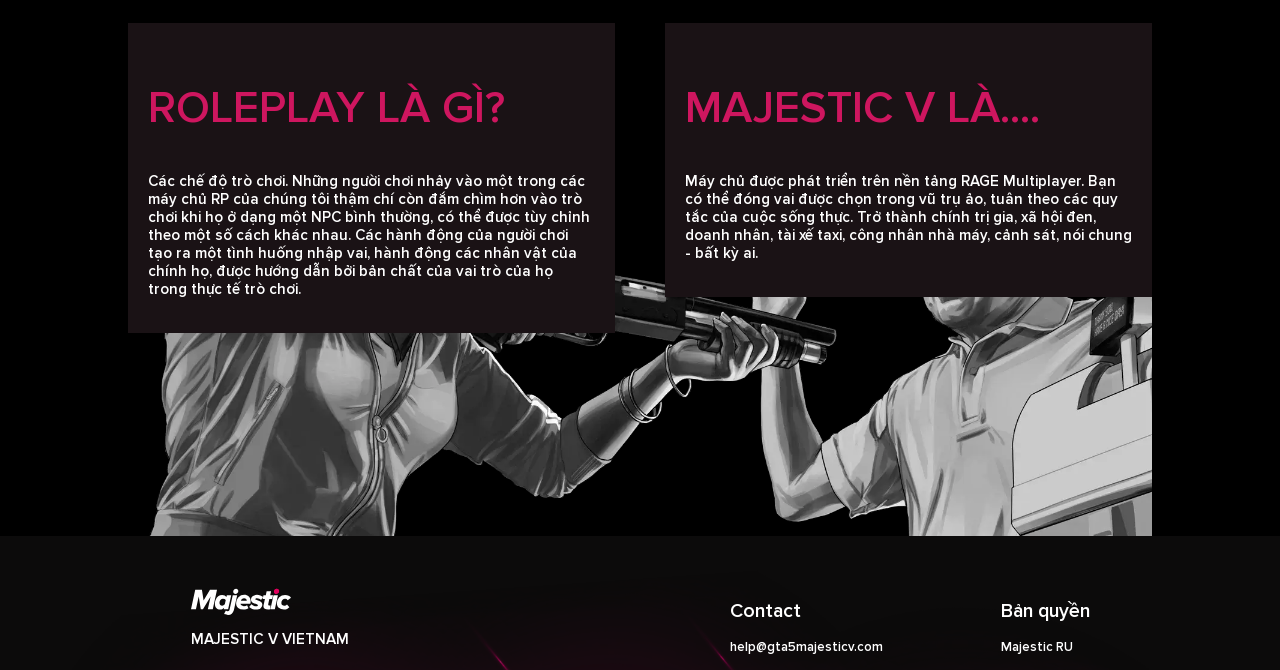
==== commit fdf7ed74: "awd" ====
--- a/index.html
+++ b/index.html
@@ -79,7 +79,7 @@
                 <div class="cricle" id="gotohome" onclick="gotohome()"></div>
                 <div class="cricle" id="gotoinfo" onclick="gotoinfo()"></div>
                 <div class="cricle" id="howtoplay" onclick="howtoplay()"></div>
-                <div class="cricle"></div>
+                <div class="cricle" id="footer" onclick="footer()"></div>
             </div>
             <div class="count-player">
                 <span>12</span>
@@ -159,8 +159,9 @@
         <div class="howto">
             <div class="top">
                 <div class="left">
-                    <h2>LÀM THẾ NÀO ĐỂ CHƠI</h2>
-                    <p>GTA 5 RP là một cấp độ mới của trò chơi trực tuyến. Vào vai một tên cướp hoặc một cảnh sát, một
+                    <h2 id="howto-h2">LÀM THẾ NÀO ĐỂ CHƠI</h2>
+                    <p id="howto-p">GTA 5 RP là một cấp độ mới của trò chơi trực tuyến. Vào vai một tên cướp hoặc một
+                        cảnh sát, một
                         quan chức hoặc một bác sĩ, một tên mafia hoặc một nhân viên FBI. Trải nghiệm bầu không khí của
                         thế giới game nhập vai tuyệt vời với thế giới thực tế của GTA 5 trên máy chủ Majestic Role Play!
                     </p>
@@ -168,40 +169,76 @@
                 <div class="bottom">
                     <div class="box">
                         <div class="title">
-                            <h1>Bước 1</h1>
+                            <h1 id="b1">Bước 1</h1>
                             <img src="./images/home/instruction/steps/gta.webp" />
                         </div>
-                        <h3>Cài đặt GTA 5 được cấp phép</h3>
-                        <p>Bất kỳ phiên bản nào của GTA 5 (Steam, Epic hoặc Social Club) đều phù hợp để chơi trên máy
+                        <h3 id="b1-h3">Cài đặt GTA 5 được cấp phép</h3>
+                        <p id="b1-p">Bất kỳ phiên bản nào của GTA 5 (Steam, Epic hoặc Social Club) đều phù hợp để chơi
+                            trên máy
                             chủ.</p>
-                        <button>Mua GTA 5</button>
+                        <button id="b1-btn">Mua GTA 5</button>
 
                     </div>
                     <div class="box">
                         <div class="title">
-                            <h1>Bước 1</h1>
+                            <h1 id="b2">Bước 2</h1>
                             <img src="./images/home/instruction/steps/rage.webp" />
                         </div>
-                        <h3>Cài đặt Trình khởi chạy RAGEMP</h3>
-                        <p>To instantly connect to your favorite server.</p>
-                        <button>Tải RAGEMP</button>
+                        <h3 id="b2-h3">Cài đặt Trình khởi chạy RAGEMP</h3>
+                        <p id="b2-p">Để kết nối ngay lập tức với máy chủ yêu thích của bạn.</p>
+                        <button id="b2-btn">Tải RAGEMP</button>
                     </div>
                     <div class="box">
                         <div class="title">
-                            <h1>Bước 1</h1>
+                            <h1 id="b3">Bước 3</h1>
                             <img src="./images/home/instruction/steps/search.webp" />
                         </div>
-                        <h3>Chọn Máy chủ GTA 5 RP</h3>
-                        <p>Có một số máy chủ trò chơi trong dự án của chúng tôi. Chọn một trong những phù hợp với bạn..
+                        <h3 id="b3-h3">Chọn Máy chủ GTA 5 RP</h3>
+                        <p id="b3-p">Có một số máy chủ trò chơi trong dự án của chúng tôi. Chọn một trong những phù hợp
+                            với bạn..
                         </p>
-                        <button>Chơi ngay</button>
-
-                    </div>
-
+                        <button id="b3-btn">Chơi ngay</button>
+
+                    </div>
+
+                </div>
+            </div>
+
+            <div class="howtorp">
+                <div class="box-1">
+                    <h2>ROLEPLAY LÀ GÌ?</h2>
+                    <p>Các chế độ trò chơi. Những người chơi nhảy vào một trong các máy chủ RP của chúng tôi thậm chí
+                        còn đắm chìm hơn vào trò chơi khi họ ở dạng một NPC bình thường, có thể được tùy chỉnh theo một
+                        số cách khác nhau. Các hành động của người chơi tạo ra một tình huống nhập vai, hành động các
+                        nhân vật của chính họ, được hướng dẫn bởi bản chất của vai trò của họ trong thực tế trò chơi.
+                    </p>
+                </div>
+                <div class="box-2">
+                    <h2>MAJESTIC V LÀ....</h2>
+                    <p>Máy chủ được phát triển trên nền tảng RAGE Multiplayer. Bạn có thể đóng vai được chọn trong vũ
+                        trụ ảo, tuân theo các quy tắc của cuộc sống thực. Trở thành chính trị gia, xã hội đen, doanh
+                        nhân, tài xế taxi, công nhân nhà máy, cảnh sát, nói chung - bất kỳ ai.</p>
                 </div>
             </div>
 
         </div>
+
+        <footer>
+            <div class="andres">
+                <img src="./images/logo.svg" />
+                <h3>MAJESTIC V VIETNAM</h3>
+            </div>
+            <div class="contact">
+                <div>
+                    <h2>Contact</h2>
+                    <p>help@gta5majesticv.com</p>
+                </div>
+                <div>
+                    <h2>Bản quyền</h2>
+                    <p>Majestic RU</p>
+                </div>
+            </div>
+        </footer>
         <script src="./js/main.js"></script>
         <script src="./js/mobile.js"></script>
 
--- a/css/app.css
+++ b/css/app.css
@@ -1 +1 @@
-@font-face{font-family:majesticV;src:url(./fonts/ProximaNova-Bold.woff)}@font-face{font-family:majesticV;src:url(./fonts/ProximaNova-Extrabld.woff)}@font-face{font-family:majesticV;src:url(./fonts/ProximaNova-Light.woff)}@font-face{font-family:majesticV;src:url(./fonts/ProximaNova-Regular.woff)}@font-face{font-family:majesticV;src:url(./fonts/ProximaNova-Semibold.woff)}body{overflow-x:hidden;margin:0;padding:0;box-sizing:border-box;font-size:13px;font-family:majesticV;-webkit-user-select:none;-moz-user-select:none;-ms-user-select:none;user-select:none}a{text-decoration:none;color:gray}li{list-style-type:none}.container{scroll-behavior:smooth;width:100%;height:400vh;background-color:#000}.container header{width:100%;height:88px;display:flex;justify-content:space-around;align-items:flex-end;position:fixed}.container header .wapper{width:80%;display:flex;justify-content:space-between;align-items:center}.container header .wapper .menu-mobile{display:none;position:absolute}.container header .wapper .menu-mobile i{color:red}.container header .wapper .logo{cursor:pointer;display:block}.container header .wapper .logo img::-moz-selection{background-color:#df005b;color:#fff}.container header .wapper .logo img::selection{background-color:#df005b;color:#fff}.container header .wapper .navbar{width:45vh;display:grid;font-size:15px;grid-template-columns:1fr 1fr 1fr}.container header .wapper .navbar .nav{display:flex;align-items:center;margin-left:20px}.container header .wapper .navbar .nav img{position:relative;left:-9px;top:3.5px;width:16px}.container header .wapper .navbar .nav i{position:relative;left:-9px;width:18px;top:1px;height:18px;color:#333}.container header .wapper .navbar .nav #flag{position:relative;left:-5px;top:3px;border-radius:50px;width:16px}.container header .wapper .navbar .nav #text_laugues{position:relative;top:-1px}.container header .wapper .navbar .laugues{display:none;right:20vh;top:9vh;position:absolute}.container header .wapper .navbar .laugues .box{border-radius:15px;display:flex;justify-content:space-around;background-color:#191919;width:25vh;height:-webkit-fit-content;height:-moz-fit-content;height:fit-content;padding:8px 8px}.container header .wapper .navbar .laugues .box span{border-radius:10px;padding-left:15px;padding-top:10px;padding-right:10px;padding-bottom:10px;width:-webkit-fit-content;width:-moz-fit-content;width:fit-content;font-size:15px;color:gray;cursor:pointer}.container header .wapper .navbar .laugues .box span img{left:-7px;position:relative;top:4px;width:16px}.container header .wapper .navbar .laugues .box span:hover{cursor:pointer;background-color:#252525}.container .info{top:13vh;justify-content:center;align-items:center;height:90vh;position:relative;display:flex;text-align:center}.container .info .grid{top:50vh;position:absolute;width:100%}.container .info .grid img{width:100%;height:40vh}.container .info .effect{position:absolute}.container .info .effect img{width:100vh;display:block}.container .info .logo{position:absolute}.container .info .logo img{display:block;max-width:100vh}.container .info .person{position:absolute;top:-80px}.container .info .person img{display:block;max-width:70vh;max-height:85vh}.container .info .btn-cricle{z-index:1000000;top:35vh;right:50px;position:fixed}.container .info .btn-cricle .cricle{margin-top:50px;width:20px;height:20px;background-color:#fff;border-radius:100vh;cursor:pointer}.container .info .count-player{top:50vh;position:absolute}.container .info .count-player span{font-weight:900;color:#fff;font-size:150px}.container .info .btn-info{top:70vh;justify-content:center;width:64vh;position:absolute;display:flex;color:#fff}.container .info .btn-info .btn-down{margin-right:10px;display:flex;align-items:center;justify-content:center;font-size:18px;width:258px;height:54px;background-color:#ac0046;border-radius:8.00006px}.container .info .btn-info .btn-down:hover{background-color:#db0c5f;cursor:pointer}.container .info .btn-info .btn-res{margin-left:10px;display:flex;align-items:center;justify-content:center;font-size:18px;width:258px;height:54px;background-color:#ac0046;border-radius:8.00006px}.container .info .btn-info .btn-res:hover{background-color:#db0c5f;cursor:pointer}.container .info .social{top:82vh;position:absolute}.container .info .social i{margin-left:13px;margin-right:13px;font-size:29px;color:#fff;cursor:pointer}.container .info .social i:hover{color:#df005b}.container .info .box-list{border-radius:10px;top:70vh;left:10vh;position:absolute;max-width:256px;background-color:#0a0a0a;height:54px;color:#fff;display:flex;align-items:center;border-left:5px solid #df005b;padding:0px 15px 0px 18.9999px;justify-content:space-between;font-size:15.9999px;font-weight:500}.container .info .box-list .right{margin-left:40px;width:15vh;display:flex;align-items:center;justify-content:space-around}.container .info .box-list .active{width:10px;height:10px;border-radius:100vh;background-color:green}.container .section{top:40vh;height:90vh;position:relative;display:grid;grid-template-columns:1fr 1fr;width:94%}.container .section .person{position:relative}.container .section .person img{display:block;width:600px}.container .section .description{position:relative;color:gray}.container .section .description #freedom-title{position:absolute;font-size:55.008px;font-weight:700}.container .section .description #independent-title{position:absolute;font-size:55.008px;font-weight:700;display:none}.container .section .description #quality-title{position:absolute;font-size:55.008px;font-weight:700;display:none}.container .section .description .box{display:grid;position:relative;grid-template-columns:1fr 1fr 1fr;top:20vh;width:60vh;text-align:center}.container .section .description .box #freedom-box{display:flex;align-items:center;justify-content:center;width:23vh;height:5vh;background-color:#fff;font-size:14.9952px}.container .section .description .box #freedom-box:hover{color:#fff;background-color:#ac0046;cursor:pointer}.container .section .description .box #independent-box{display:flex;align-items:center;justify-content:center;width:23vh;height:5vh;background-color:#fff;font-size:14.9952px}.container .section .description .box #independent-box:hover{background-color:#ac0046;cursor:pointer;color:#fff}.container .section .description .box #quality-box{display:flex;align-items:center;justify-content:center;width:23vh;height:5vh;background-color:#fff;font-size:14.9952px}.container .section .description .box #quality-box:hover{color:#fff;background-color:#ac0046;cursor:pointer}.container .section .description .content{width:69vh;height:30vh;position:absolute;top:28vh;font-size:20.0064px}.container .section .description .content #freedom{position:absolute}.container .section .description .content #independent{position:absolute;display:none}.container .section .description .content #quality{display:none;position:absolute}.container .section .description .btn-play{position:absolute;width:530px;top:55vh;height:77px;margin:39.9936px 0px 0px;font-size:30.0096px;display:flex;align-items:center;justify-content:center;background-color:#ac0046;color:#fff;cursor:pointer}.container .howto{color:#fff;margin:0 auto;top:40vh;position:relative;width:80%;height:80vh}.container .howto .top{position:relative;width:90vh}.container .howto .top h2{font-size:55.008px;font-weight:700}.container .howto .top p{width:60vh;font-size:20.0064px}.container .howto .bottom{background-image:url(../images/home/instruction/person.webp);position:relative;top:3vh;width:100%;display:grid;grid-template-columns:1fr 1fr 1fr;grid-gap:6vh}.container .howto .bottom .box{cursor:pointer;width:50vh;height:50vh;background-color:#0a0a0a}.container .howto .bottom .box h3{text-align:center;font-size:25.008px;font-weight:700}.container .howto .bottom .box p{width:40vh;left:5vh;position:relative;text-align:start;word-wrap:break-word}.container .howto .bottom .box .title{margin-top:20px;display:flex;justify-content:space-between}.container .howto .bottom .box .title h1{font-size:55.008px;font-weight:700;margin-left:30px}.container .howto .bottom .box .title img{font-size:55.008px;margin-right:30px}.container .howto .bottom .box button{width:50vh;padding:10px;background-color:gray;font-size:25.008px;font-weight:700;color:#fff;position:absolute;bottom:0}.container .howto .bottom .box:hover button{background-color:#ac0046;color:#fff}+@font-face{font-family:majesticV;src:url(./fonts/ProximaNova-Bold.woff)}@font-face{font-family:majesticV;src:url(./fonts/ProximaNova-Extrabld.woff)}@font-face{font-family:majesticV;src:url(./fonts/ProximaNova-Light.woff)}@font-face{font-family:majesticV;src:url(./fonts/ProximaNova-Regular.woff)}@font-face{font-family:majesticV;src:url(./fonts/ProximaNova-Semibold.woff)}body{overflow-x:hidden;margin:0;padding:0;box-sizing:border-box;font-size:13px;font-family:majesticV;-webkit-user-select:none;-moz-user-select:none;-ms-user-select:none;user-select:none}a{text-decoration:none;color:gray}li{list-style-type:none}.container{scroll-behavior:smooth;width:100%;height:430vh;overflow:hidden;background-color:#000}.container header{z-index:10000000;width:100%;height:88px;display:flex;justify-content:space-around;align-items:flex-end;position:fixed}.container header .wapper{width:80%;display:flex;justify-content:space-between;align-items:center}.container header .wapper .menu-mobile{display:none;position:absolute}.container header .wapper .menu-mobile i{color:red}.container header .wapper .logo{cursor:pointer;display:block}.container header .wapper .logo img::-moz-selection{background-color:#df005b;color:#fff}.container header .wapper .logo img::selection{background-color:#df005b;color:#fff}.container header .wapper .navbar{width:45vh;display:grid;font-size:15px;grid-template-columns:1fr 1fr 1fr}.container header .wapper .navbar .nav{display:flex;align-items:center;margin-left:20px}.container header .wapper .navbar .nav img{position:relative;left:-9px;top:3.5px;width:16px}.container header .wapper .navbar .nav i{position:relative;left:-9px;width:18px;top:1px;height:18px;color:#333}.container header .wapper .navbar .nav #flag{position:relative;left:-5px;top:3px;border-radius:50px;width:16px}.container header .wapper .navbar .nav #text_laugues{position:relative;top:-1px}.container header .wapper .navbar .laugues{display:none;right:20vh;top:9vh;position:absolute}.container header .wapper .navbar .laugues .box{border-radius:15px;display:flex;justify-content:space-around;background-color:#191919;width:25vh;height:-webkit-fit-content;height:-moz-fit-content;height:fit-content;padding:8px 8px}.container header .wapper .navbar .laugues .box span{border-radius:10px;padding-left:15px;padding-top:10px;padding-right:10px;padding-bottom:10px;width:-webkit-fit-content;width:-moz-fit-content;width:fit-content;font-size:15px;color:gray;cursor:pointer}.container header .wapper .navbar .laugues .box span img{left:-7px;position:relative;top:4px;width:16px}.container header .wapper .navbar .laugues .box span:hover{cursor:pointer;background-color:#252525}.container .info{top:13vh;justify-content:center;align-items:center;height:90vh;position:relative;display:flex;text-align:center}.container .info .grid{top:50vh;position:absolute;width:100%}.container .info .grid img{width:100%;height:40vh}.container .info .effect{position:absolute}.container .info .effect img{width:100vh;display:block}.container .info .logo{position:absolute}.container .info .logo img{display:block;max-width:100vh}.container .info .person{position:absolute;top:-80px}.container .info .person img{display:block;max-width:70vh;max-height:85vh}.container .info .btn-cricle{z-index:1000000;top:35vh;right:50px;position:fixed}.container .info .btn-cricle .cricle{margin-top:50px;width:20px;height:20px;background-color:#fff;border-radius:100vh;cursor:pointer}.container .info .count-player{top:50vh;position:absolute}.container .info .count-player span{font-weight:900;color:#fff;font-size:150px}.container .info .btn-info{top:70vh;justify-content:center;width:64vh;position:absolute;display:flex;color:#fff}.container .info .btn-info .btn-down{margin-right:10px;display:flex;align-items:center;justify-content:center;font-size:18px;width:258px;height:54px;background-color:#ac0046;border-radius:8.00006px}.container .info .btn-info .btn-down:hover{background-color:#db0c5f;cursor:pointer}.container .info .btn-info .btn-res{margin-left:10px;display:flex;align-items:center;justify-content:center;font-size:18px;width:258px;height:54px;background-color:#ac0046;border-radius:8.00006px}.container .info .btn-info .btn-res:hover{background-color:#db0c5f;cursor:pointer}.container .info .social{top:82vh;position:absolute}.container .info .social i{margin-left:13px;margin-right:13px;font-size:29px;color:#fff;cursor:pointer}.container .info .social i:hover{color:#df005b}.container .info .box-list{border-radius:10px;top:70vh;left:10vh;position:absolute;max-width:256px;background-color:#0a0a0a;height:54px;color:#fff;display:flex;align-items:center;border-left:5px solid #df005b;padding:0px 15px 0px 18.9999px;justify-content:space-between;font-size:15.9999px;font-weight:500}.container .info .box-list .right{margin-left:40px;width:15vh;display:flex;align-items:center;justify-content:space-around}.container .info .box-list .active{width:10px;height:10px;border-radius:100vh;background-color:green}.container .section{top:40vh;height:90vh;position:relative;display:grid;grid-template-columns:1fr 1fr;width:94%}.container .section .person{position:relative}.container .section .person img{display:block;width:600px}.container .section .description{position:relative;color:gray}.container .section .description #freedom-title{position:absolute;font-size:55.008px;font-weight:700}.container .section .description #independent-title{position:absolute;font-size:55.008px;font-weight:700;display:none}.container .section .description #quality-title{position:absolute;font-size:55.008px;font-weight:700;display:none}.container .section .description .box{display:grid;position:relative;grid-template-columns:1fr 1fr 1fr;top:20vh;width:60vh;text-align:center}.container .section .description .box #freedom-box{display:flex;align-items:center;justify-content:center;width:23vh;height:5vh;background-color:#fff;font-size:14.9952px}.container .section .description .box #freedom-box:hover{color:#fff;background-color:#ac0046;cursor:pointer}.container .section .description .box #independent-box{display:flex;align-items:center;justify-content:center;width:23vh;height:5vh;background-color:#fff;font-size:14.9952px}.container .section .description .box #independent-box:hover{background-color:#ac0046;cursor:pointer;color:#fff}.container .section .description .box #quality-box{display:flex;align-items:center;justify-content:center;width:23vh;height:5vh;background-color:#fff;font-size:14.9952px}.container .section .description .box #quality-box:hover{color:#fff;background-color:#ac0046;cursor:pointer}.container .section .description .content{width:69vh;height:30vh;position:absolute;top:28vh;font-size:20.0064px}.container .section .description .content #freedom{position:absolute}.container .section .description .content #independent{position:absolute;display:none}.container .section .description .content #quality{display:none;position:absolute}.container .section .description .btn-play{position:absolute;width:530px;top:55vh;height:77px;margin:39.9936px 0px 0px;font-size:30.0096px;display:flex;align-items:center;justify-content:center;background-color:#ac0046;color:#fff;cursor:pointer}.container .howto{color:#fff;margin:0 auto;top:40vh;position:relative;width:80%;height:80vh}.container .howto .top{position:relative;width:90vh}.container .howto .top h2{font-size:55.008px;font-weight:700}.container .howto .top p{width:60vh;font-size:20.0064px}.container .howto .bottom{background-image:url(../images/home/instruction/person.webp);position:relative;top:3vh;width:100%;display:grid;grid-template-columns:1fr 1fr 1fr;grid-gap:6vh}.container .howto .bottom .box{cursor:pointer;width:50vh;height:50vh;background-color:#0a0a0a}.container .howto .bottom .box h3{text-align:center;font-size:25.008px;font-weight:700}.container .howto .bottom .box p{width:40vh;left:5vh;position:relative;text-align:start;word-wrap:break-word}.container .howto .bottom .box .title{margin-top:20px;display:flex;justify-content:space-between}.container .howto .bottom .box .title h1{font-size:55.008px;font-weight:700;margin-left:30px}.container .howto .bottom .box .title img{font-size:55.008px;margin-right:30px}.container .howto .bottom .box button{width:50vh;padding:10px;background-color:gray;font-size:25.008px;font-weight:700;color:#fff;position:absolute;bottom:0}.container .howto .bottom .box:hover button{background-color:#ac0046;color:#fff}.container .howtorp{position:relative;width:100%;height:100%;top:55vh;display:grid;grid-gap:50px;grid-template-columns:1fr 1fr;background-image:url(../images/person.webp);background-size:cover}.container .howtorp .box-1{width:-webkit-fit-content;width:-moz-fit-content;width:fit-content;height:-webkit-fit-content;height:-moz-fit-content;height:fit-content;font-size:14.9952px;background-color:#1a1215;padding:20px}.container .howtorp .box-1 h2{color:#ce165f;font-weight:700;font-size:45.0048px}.container .howtorp .box-2{background-color:#1a1215;padding:20px;width:-webkit-fit-content;width:-moz-fit-content;width:fit-content;height:-webkit-fit-content;height:-moz-fit-content;height:fit-content;font-size:14.9952px}.container .howtorp .box-2 h2{color:#ce165f;font-weight:700;font-size:45.0048px}.container footer{display:flex;justify-content:space-around;align-items:center;top:150vh;color:#fff;position:relative;bottom:0;width:100%;background-color:#0c0b0b;height:20vh;background-image:url(../images/home/main/vn/background-effect.webp)}.container footer .andres img{display:block;width:100px}.container footer .contact{width:40vh;display:flex;justify-content:space-between}
--- a/css/strollbar.css
+++ b/css/strollbar.css
@@ -1,6 +1,6 @@
 /* width */
 ::-webkit-scrollbar {
-  width: 0px;
+  width: 2px;
 }
 
 /* Track */
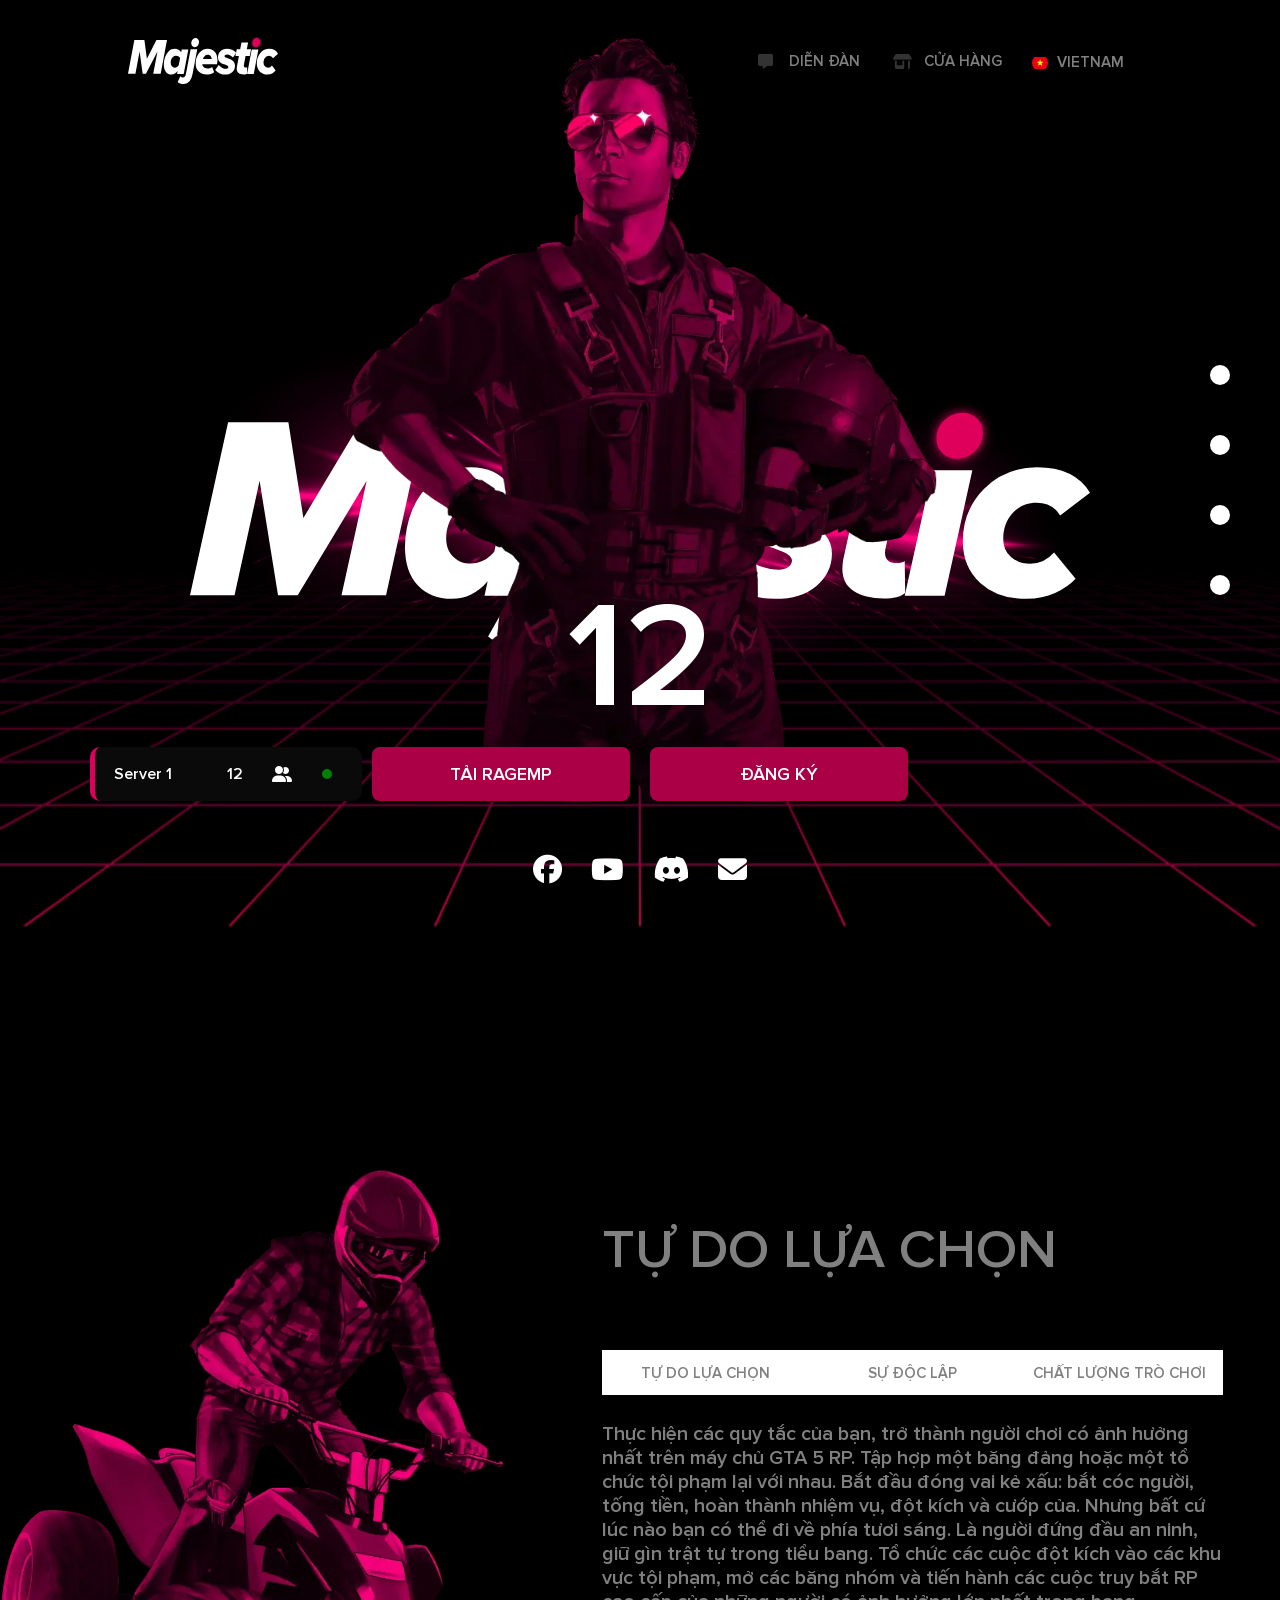
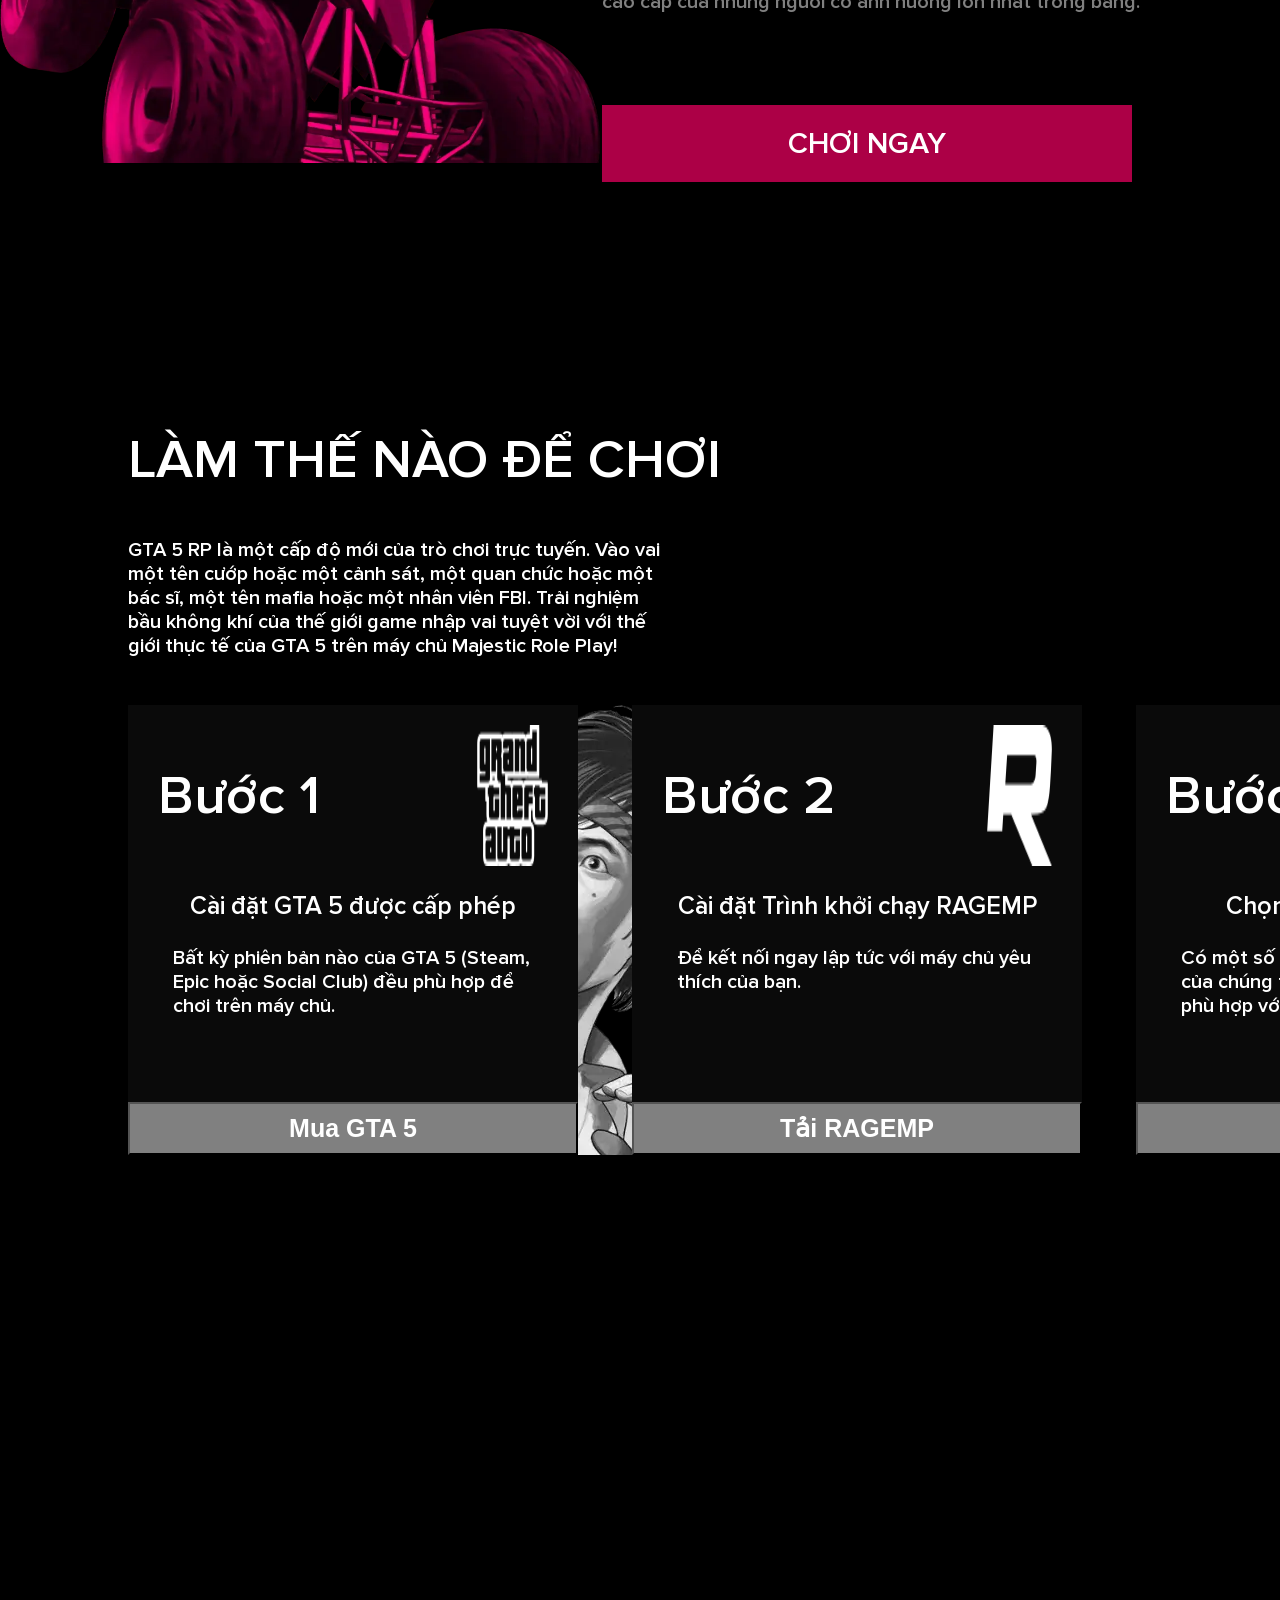
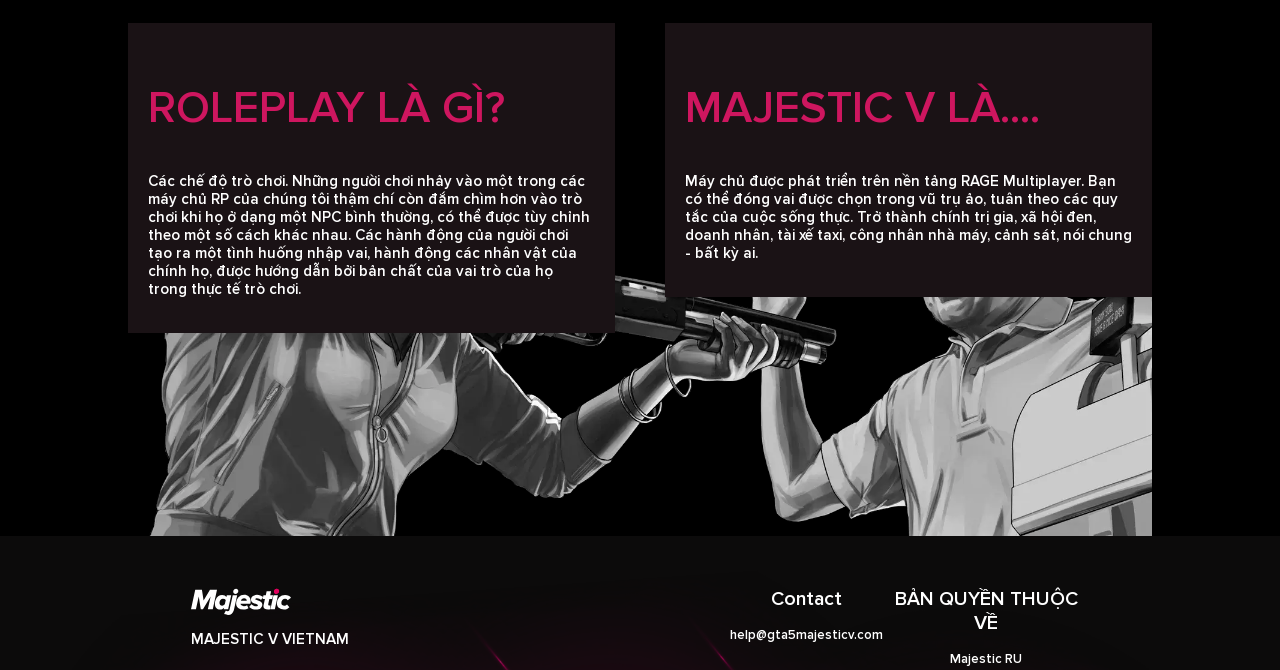
==== commit 615df235: "awd" ====
--- a/index.html
+++ b/index.html
@@ -206,16 +206,18 @@
 
             <div class="howtorp">
                 <div class="box-1">
-                    <h2>ROLEPLAY LÀ GÌ?</h2>
-                    <p>Các chế độ trò chơi. Những người chơi nhảy vào một trong các máy chủ RP của chúng tôi thậm chí
+                    <h2 id="howto1">ROLEPLAY LÀ GÌ?</h2>
+                    <p id="howo-p1">Các chế độ trò chơi. Những người chơi nhảy vào một trong các máy chủ RP của chúng
+                        tôi thậm chí
                         còn đắm chìm hơn vào trò chơi khi họ ở dạng một NPC bình thường, có thể được tùy chỉnh theo một
                         số cách khác nhau. Các hành động của người chơi tạo ra một tình huống nhập vai, hành động các
                         nhân vật của chính họ, được hướng dẫn bởi bản chất của vai trò của họ trong thực tế trò chơi.
                     </p>
                 </div>
                 <div class="box-2">
-                    <h2>MAJESTIC V LÀ....</h2>
-                    <p>Máy chủ được phát triển trên nền tảng RAGE Multiplayer. Bạn có thể đóng vai được chọn trong vũ
+                    <h2 id="howto2">MAJESTIC V LÀ....</h2>
+                    <p id="howo-p2">Máy chủ được phát triển trên nền tảng RAGE Multiplayer. Bạn có thể đóng vai được
+                        chọn trong vũ
                         trụ ảo, tuân theo các quy tắc của cuộc sống thực. Trở thành chính trị gia, xã hội đen, doanh
                         nhân, tài xế taxi, công nhân nhà máy, cảnh sát, nói chung - bất kỳ ai.</p>
                 </div>
@@ -234,7 +236,7 @@
                     <p>help@gta5majesticv.com</p>
                 </div>
                 <div>
-                    <h2>Bản quyền</h2>
+                    <h2 id="License">BẢN QUYỀN THUỘC VỀ</h2>
                     <p>Majestic RU</p>
                 </div>
             </div>
--- a/css/app.css
+++ b/css/app.css
@@ -1 +1 @@
-@font-face{font-family:majesticV;src:url(./fonts/ProximaNova-Bold.woff)}@font-face{font-family:majesticV;src:url(./fonts/ProximaNova-Extrabld.woff)}@font-face{font-family:majesticV;src:url(./fonts/ProximaNova-Light.woff)}@font-face{font-family:majesticV;src:url(./fonts/ProximaNova-Regular.woff)}@font-face{font-family:majesticV;src:url(./fonts/ProximaNova-Semibold.woff)}body{overflow-x:hidden;margin:0;padding:0;box-sizing:border-box;font-size:13px;font-family:majesticV;-webkit-user-select:none;-moz-user-select:none;-ms-user-select:none;user-select:none}a{text-decoration:none;color:gray}li{list-style-type:none}.container{scroll-behavior:smooth;width:100%;height:430vh;overflow:hidden;background-color:#000}.container header{z-index:10000000;width:100%;height:88px;display:flex;justify-content:space-around;align-items:flex-end;position:fixed}.container header .wapper{width:80%;display:flex;justify-content:space-between;align-items:center}.container header .wapper .menu-mobile{display:none;position:absolute}.container header .wapper .menu-mobile i{color:red}.container header .wapper .logo{cursor:pointer;display:block}.container header .wapper .logo img::-moz-selection{background-color:#df005b;color:#fff}.container header .wapper .logo img::selection{background-color:#df005b;color:#fff}.container header .wapper .navbar{width:45vh;display:grid;font-size:15px;grid-template-columns:1fr 1fr 1fr}.container header .wapper .navbar .nav{display:flex;align-items:center;margin-left:20px}.container header .wapper .navbar .nav img{position:relative;left:-9px;top:3.5px;width:16px}.container header .wapper .navbar .nav i{position:relative;left:-9px;width:18px;top:1px;height:18px;color:#333}.container header .wapper .navbar .nav #flag{position:relative;left:-5px;top:3px;border-radius:50px;width:16px}.container header .wapper .navbar .nav #text_laugues{position:relative;top:-1px}.container header .wapper .navbar .laugues{display:none;right:20vh;top:9vh;position:absolute}.container header .wapper .navbar .laugues .box{border-radius:15px;display:flex;justify-content:space-around;background-color:#191919;width:25vh;height:-webkit-fit-content;height:-moz-fit-content;height:fit-content;padding:8px 8px}.container header .wapper .navbar .laugues .box span{border-radius:10px;padding-left:15px;padding-top:10px;padding-right:10px;padding-bottom:10px;width:-webkit-fit-content;width:-moz-fit-content;width:fit-content;font-size:15px;color:gray;cursor:pointer}.container header .wapper .navbar .laugues .box span img{left:-7px;position:relative;top:4px;width:16px}.container header .wapper .navbar .laugues .box span:hover{cursor:pointer;background-color:#252525}.container .info{top:13vh;justify-content:center;align-items:center;height:90vh;position:relative;display:flex;text-align:center}.container .info .grid{top:50vh;position:absolute;width:100%}.container .info .grid img{width:100%;height:40vh}.container .info .effect{position:absolute}.container .info .effect img{width:100vh;display:block}.container .info .logo{position:absolute}.container .info .logo img{display:block;max-width:100vh}.container .info .person{position:absolute;top:-80px}.container .info .person img{display:block;max-width:70vh;max-height:85vh}.container .info .btn-cricle{z-index:1000000;top:35vh;right:50px;position:fixed}.container .info .btn-cricle .cricle{margin-top:50px;width:20px;height:20px;background-color:#fff;border-radius:100vh;cursor:pointer}.container .info .count-player{top:50vh;position:absolute}.container .info .count-player span{font-weight:900;color:#fff;font-size:150px}.container .info .btn-info{top:70vh;justify-content:center;width:64vh;position:absolute;display:flex;color:#fff}.container .info .btn-info .btn-down{margin-right:10px;display:flex;align-items:center;justify-content:center;font-size:18px;width:258px;height:54px;background-color:#ac0046;border-radius:8.00006px}.container .info .btn-info .btn-down:hover{background-color:#db0c5f;cursor:pointer}.container .info .btn-info .btn-res{margin-left:10px;display:flex;align-items:center;justify-content:center;font-size:18px;width:258px;height:54px;background-color:#ac0046;border-radius:8.00006px}.container .info .btn-info .btn-res:hover{background-color:#db0c5f;cursor:pointer}.container .info .social{top:82vh;position:absolute}.container .info .social i{margin-left:13px;margin-right:13px;font-size:29px;color:#fff;cursor:pointer}.container .info .social i:hover{color:#df005b}.container .info .box-list{border-radius:10px;top:70vh;left:10vh;position:absolute;max-width:256px;background-color:#0a0a0a;height:54px;color:#fff;display:flex;align-items:center;border-left:5px solid #df005b;padding:0px 15px 0px 18.9999px;justify-content:space-between;font-size:15.9999px;font-weight:500}.container .info .box-list .right{margin-left:40px;width:15vh;display:flex;align-items:center;justify-content:space-around}.container .info .box-list .active{width:10px;height:10px;border-radius:100vh;background-color:green}.container .section{top:40vh;height:90vh;position:relative;display:grid;grid-template-columns:1fr 1fr;width:94%}.container .section .person{position:relative}.container .section .person img{display:block;width:600px}.container .section .description{position:relative;color:gray}.container .section .description #freedom-title{position:absolute;font-size:55.008px;font-weight:700}.container .section .description #independent-title{position:absolute;font-size:55.008px;font-weight:700;display:none}.container .section .description #quality-title{position:absolute;font-size:55.008px;font-weight:700;display:none}.container .section .description .box{display:grid;position:relative;grid-template-columns:1fr 1fr 1fr;top:20vh;width:60vh;text-align:center}.container .section .description .box #freedom-box{display:flex;align-items:center;justify-content:center;width:23vh;height:5vh;background-color:#fff;font-size:14.9952px}.container .section .description .box #freedom-box:hover{color:#fff;background-color:#ac0046;cursor:pointer}.container .section .description .box #independent-box{display:flex;align-items:center;justify-content:center;width:23vh;height:5vh;background-color:#fff;font-size:14.9952px}.container .section .description .box #independent-box:hover{background-color:#ac0046;cursor:pointer;color:#fff}.container .section .description .box #quality-box{display:flex;align-items:center;justify-content:center;width:23vh;height:5vh;background-color:#fff;font-size:14.9952px}.container .section .description .box #quality-box:hover{color:#fff;background-color:#ac0046;cursor:pointer}.container .section .description .content{width:69vh;height:30vh;position:absolute;top:28vh;font-size:20.0064px}.container .section .description .content #freedom{position:absolute}.container .section .description .content #independent{position:absolute;display:none}.container .section .description .content #quality{display:none;position:absolute}.container .section .description .btn-play{position:absolute;width:530px;top:55vh;height:77px;margin:39.9936px 0px 0px;font-size:30.0096px;display:flex;align-items:center;justify-content:center;background-color:#ac0046;color:#fff;cursor:pointer}.container .howto{color:#fff;margin:0 auto;top:40vh;position:relative;width:80%;height:80vh}.container .howto .top{position:relative;width:90vh}.container .howto .top h2{font-size:55.008px;font-weight:700}.container .howto .top p{width:60vh;font-size:20.0064px}.container .howto .bottom{background-image:url(../images/home/instruction/person.webp);position:relative;top:3vh;width:100%;display:grid;grid-template-columns:1fr 1fr 1fr;grid-gap:6vh}.container .howto .bottom .box{cursor:pointer;width:50vh;height:50vh;background-color:#0a0a0a}.container .howto .bottom .box h3{text-align:center;font-size:25.008px;font-weight:700}.container .howto .bottom .box p{width:40vh;left:5vh;position:relative;text-align:start;word-wrap:break-word}.container .howto .bottom .box .title{margin-top:20px;display:flex;justify-content:space-between}.container .howto .bottom .box .title h1{font-size:55.008px;font-weight:700;margin-left:30px}.container .howto .bottom .box .title img{font-size:55.008px;margin-right:30px}.container .howto .bottom .box button{width:50vh;padding:10px;background-color:gray;font-size:25.008px;font-weight:700;color:#fff;position:absolute;bottom:0}.container .howto .bottom .box:hover button{background-color:#ac0046;color:#fff}.container .howtorp{position:relative;width:100%;height:100%;top:55vh;display:grid;grid-gap:50px;grid-template-columns:1fr 1fr;background-image:url(../images/person.webp);background-size:cover}.container .howtorp .box-1{width:-webkit-fit-content;width:-moz-fit-content;width:fit-content;height:-webkit-fit-content;height:-moz-fit-content;height:fit-content;font-size:14.9952px;background-color:#1a1215;padding:20px}.container .howtorp .box-1 h2{color:#ce165f;font-weight:700;font-size:45.0048px}.container .howtorp .box-2{background-color:#1a1215;padding:20px;width:-webkit-fit-content;width:-moz-fit-content;width:fit-content;height:-webkit-fit-content;height:-moz-fit-content;height:fit-content;font-size:14.9952px}.container .howtorp .box-2 h2{color:#ce165f;font-weight:700;font-size:45.0048px}.container footer{display:flex;justify-content:space-around;align-items:center;top:150vh;color:#fff;position:relative;bottom:0;width:100%;background-color:#0c0b0b;height:20vh;background-image:url(../images/home/main/vn/background-effect.webp)}.container footer .andres img{display:block;width:100px}.container footer .contact{width:40vh;display:flex;justify-content:space-between}+@font-face{font-family:majesticV;src:url(./fonts/ProximaNova-Bold.woff)}@font-face{font-family:majesticV;src:url(./fonts/ProximaNova-Extrabld.woff)}@font-face{font-family:majesticV;src:url(./fonts/ProximaNova-Light.woff)}@font-face{font-family:majesticV;src:url(./fonts/ProximaNova-Regular.woff)}@font-face{font-family:majesticV;src:url(./fonts/ProximaNova-Semibold.woff)}body{overflow-x:hidden;margin:0;padding:0;box-sizing:border-box;font-size:13px;font-family:majesticV;-webkit-user-select:none;-moz-user-select:none;-ms-user-select:none;user-select:none}a{text-decoration:none;color:gray}li{list-style-type:none}.container{scroll-behavior:smooth;width:100%;height:430vh;overflow:hidden;background-color:#000}.container header{z-index:10000000;width:100%;height:88px;display:flex;justify-content:space-around;align-items:flex-end;position:fixed}.container header .wapper{width:80%;display:flex;justify-content:space-between;align-items:center}.container header .wapper .menu-mobile{display:none;position:absolute}.container header .wapper .menu-mobile i{color:red}.container header .wapper .logo{cursor:pointer;display:block}.container header .wapper .logo img::-moz-selection{background-color:#df005b;color:#fff}.container header .wapper .logo img::selection{background-color:#df005b;color:#fff}.container header .wapper .navbar{width:45vh;display:grid;font-size:15px;grid-template-columns:1fr 1fr 1fr}.container header .wapper .navbar .nav{display:flex;align-items:center;margin-left:20px}.container header .wapper .navbar .nav img{position:relative;left:-9px;top:3.5px;width:16px}.container header .wapper .navbar .nav i{position:relative;left:-9px;width:18px;top:1px;height:18px;color:#333}.container header .wapper .navbar .nav #flag{position:relative;left:-5px;top:3px;border-radius:50px;width:16px}.container header .wapper .navbar .nav #text_laugues{position:relative;top:-1px}.container header .wapper .navbar .laugues{display:none;right:20vh;top:9vh;position:absolute}.container header .wapper .navbar .laugues .box{border-radius:15px;display:flex;justify-content:space-around;background-color:#191919;width:25vh;height:-webkit-fit-content;height:-moz-fit-content;height:fit-content;padding:8px 8px}.container header .wapper .navbar .laugues .box span{border-radius:10px;padding-left:15px;padding-top:10px;padding-right:10px;padding-bottom:10px;width:-webkit-fit-content;width:-moz-fit-content;width:fit-content;font-size:15px;color:gray;cursor:pointer}.container header .wapper .navbar .laugues .box span img{left:-7px;position:relative;top:4px;width:16px}.container header .wapper .navbar .laugues .box span:hover{cursor:pointer;background-color:#252525}.container .info{top:13vh;justify-content:center;align-items:center;height:90vh;position:relative;display:flex;text-align:center}.container .info .grid{top:50vh;position:absolute;width:100%}.container .info .grid img{width:100%;height:40vh}.container .info .effect{position:absolute}.container .info .effect img{width:100vh;display:block}.container .info .logo{position:absolute}.container .info .logo img{display:block;max-width:100vh}.container .info .person{position:absolute;top:-80px}.container .info .person img{display:block;max-width:70vh;max-height:85vh}.container .info .btn-cricle{z-index:1000000;top:35vh;right:50px;position:fixed}.container .info .btn-cricle .cricle{margin-top:50px;width:20px;height:20px;background-color:#fff;border-radius:100vh;cursor:pointer}.container .info .count-player{top:50vh;position:absolute}.container .info .count-player span{font-weight:900;color:#fff;font-size:150px}.container .info .btn-info{top:70vh;justify-content:center;width:64vh;position:absolute;display:flex;color:#fff}.container .info .btn-info .btn-down{margin-right:10px;display:flex;align-items:center;justify-content:center;font-size:18px;width:258px;height:54px;background-color:#ac0046;border-radius:8.00006px}.container .info .btn-info .btn-down:hover{background-color:#db0c5f;cursor:pointer}.container .info .btn-info .btn-res{margin-left:10px;display:flex;align-items:center;justify-content:center;font-size:18px;width:258px;height:54px;background-color:#ac0046;border-radius:8.00006px}.container .info .btn-info .btn-res:hover{background-color:#db0c5f;cursor:pointer}.container .info .social{top:82vh;position:absolute}.container .info .social i{margin-left:13px;margin-right:13px;font-size:29px;color:#fff;cursor:pointer}.container .info .social i:hover{color:#df005b}.container .info .box-list{border-radius:10px;top:70vh;left:10vh;position:absolute;max-width:256px;background-color:#0a0a0a;height:54px;color:#fff;display:flex;align-items:center;border-left:5px solid #df005b;padding:0px 15px 0px 18.9999px;justify-content:space-between;font-size:15.9999px;font-weight:500}.container .info .box-list .right{margin-left:40px;width:15vh;display:flex;align-items:center;justify-content:space-around}.container .info .box-list .active{width:10px;height:10px;border-radius:100vh;background-color:green}.container .section{top:40vh;height:90vh;position:relative;display:grid;grid-template-columns:1fr 1fr;width:94%}.container .section .person{position:relative}.container .section .person img{display:block;width:600px}.container .section .description{position:relative;color:gray}.container .section .description #freedom-title{position:absolute;font-size:55.008px;font-weight:700}.container .section .description #independent-title{position:absolute;font-size:55.008px;font-weight:700;display:none}.container .section .description #quality-title{position:absolute;font-size:55.008px;font-weight:700;display:none}.container .section .description .box{display:grid;position:relative;grid-template-columns:1fr 1fr 1fr;top:20vh;width:60vh;text-align:center}.container .section .description .box #freedom-box{display:flex;align-items:center;justify-content:center;width:23vh;height:5vh;background-color:#fff;font-size:14.9952px}.container .section .description .box #freedom-box:hover{color:#fff;background-color:#ac0046;cursor:pointer}.container .section .description .box #independent-box{display:flex;align-items:center;justify-content:center;width:23vh;height:5vh;background-color:#fff;font-size:14.9952px}.container .section .description .box #independent-box:hover{background-color:#ac0046;cursor:pointer;color:#fff}.container .section .description .box #quality-box{display:flex;align-items:center;justify-content:center;width:23vh;height:5vh;background-color:#fff;font-size:14.9952px}.container .section .description .box #quality-box:hover{color:#fff;background-color:#ac0046;cursor:pointer}.container .section .description .content{width:69vh;height:30vh;position:absolute;top:28vh;font-size:20.0064px}.container .section .description .content #freedom{position:absolute}.container .section .description .content #independent{position:absolute;display:none}.container .section .description .content #quality{display:none;position:absolute}.container .section .description .btn-play{position:absolute;width:530px;top:55vh;height:77px;margin:39.9936px 0px 0px;font-size:30.0096px;display:flex;align-items:center;justify-content:center;background-color:#ac0046;color:#fff;cursor:pointer}.container .howto{color:#fff;margin:0 auto;top:40vh;position:relative;width:80%;height:80vh}.container .howto .top{position:relative;width:90vh}.container .howto .top h2{font-size:55.008px;font-weight:700}.container .howto .top p{width:60vh;font-size:20.0064px}.container .howto .bottom{background-image:url(../images/home/instruction/person.webp);position:relative;top:3vh;width:100%;display:grid;grid-template-columns:1fr 1fr 1fr;grid-gap:6vh}.container .howto .bottom .box{cursor:pointer;width:50vh;height:50vh;background-color:#0a0a0a}.container .howto .bottom .box h3{text-align:center;font-size:25.008px;font-weight:700}.container .howto .bottom .box p{width:40vh;left:5vh;position:relative;text-align:start;word-wrap:break-word}.container .howto .bottom .box .title{margin-top:20px;display:flex;justify-content:space-between}.container .howto .bottom .box .title h1{font-size:55.008px;font-weight:700;margin-left:30px}.container .howto .bottom .box .title img{font-size:55.008px;margin-right:30px}.container .howto .bottom .box button{width:50vh;padding:10px;background-color:gray;font-size:25.008px;font-weight:700;color:#fff;position:absolute;bottom:0}.container .howto .bottom .box:hover button{background-color:#ac0046;color:#fff}.container .howtorp{position:relative;width:100%;height:100%;top:55vh;display:grid;grid-gap:50px;grid-template-columns:1fr 1fr;background-image:url(../images/person.webp);background-size:cover}.container .howtorp .box-1{width:-webkit-fit-content;width:-moz-fit-content;width:fit-content;height:-webkit-fit-content;height:-moz-fit-content;height:fit-content;font-size:14.9952px;background-color:#1a1215;padding:20px}.container .howtorp .box-1 h2{color:#ce165f;font-weight:700;font-size:45.0048px}.container .howtorp .box-2{background-color:#1a1215;padding:20px;width:-webkit-fit-content;width:-moz-fit-content;width:fit-content;height:-webkit-fit-content;height:-moz-fit-content;height:fit-content;font-size:14.9952px}.container .howtorp .box-2 h2{color:#ce165f;font-weight:700;font-size:45.0048px}.container footer{display:flex;justify-content:space-around;align-items:center;top:150vh;color:#fff;position:relative;bottom:0;width:100%;background-color:#0c0b0b;height:20vh;background-image:url(../images/home/main/vn/background-effect.webp)}.container footer .andres img{display:block;width:100px}.container footer .contact{text-align:center;width:40vh;display:flex;justify-content:space-between}
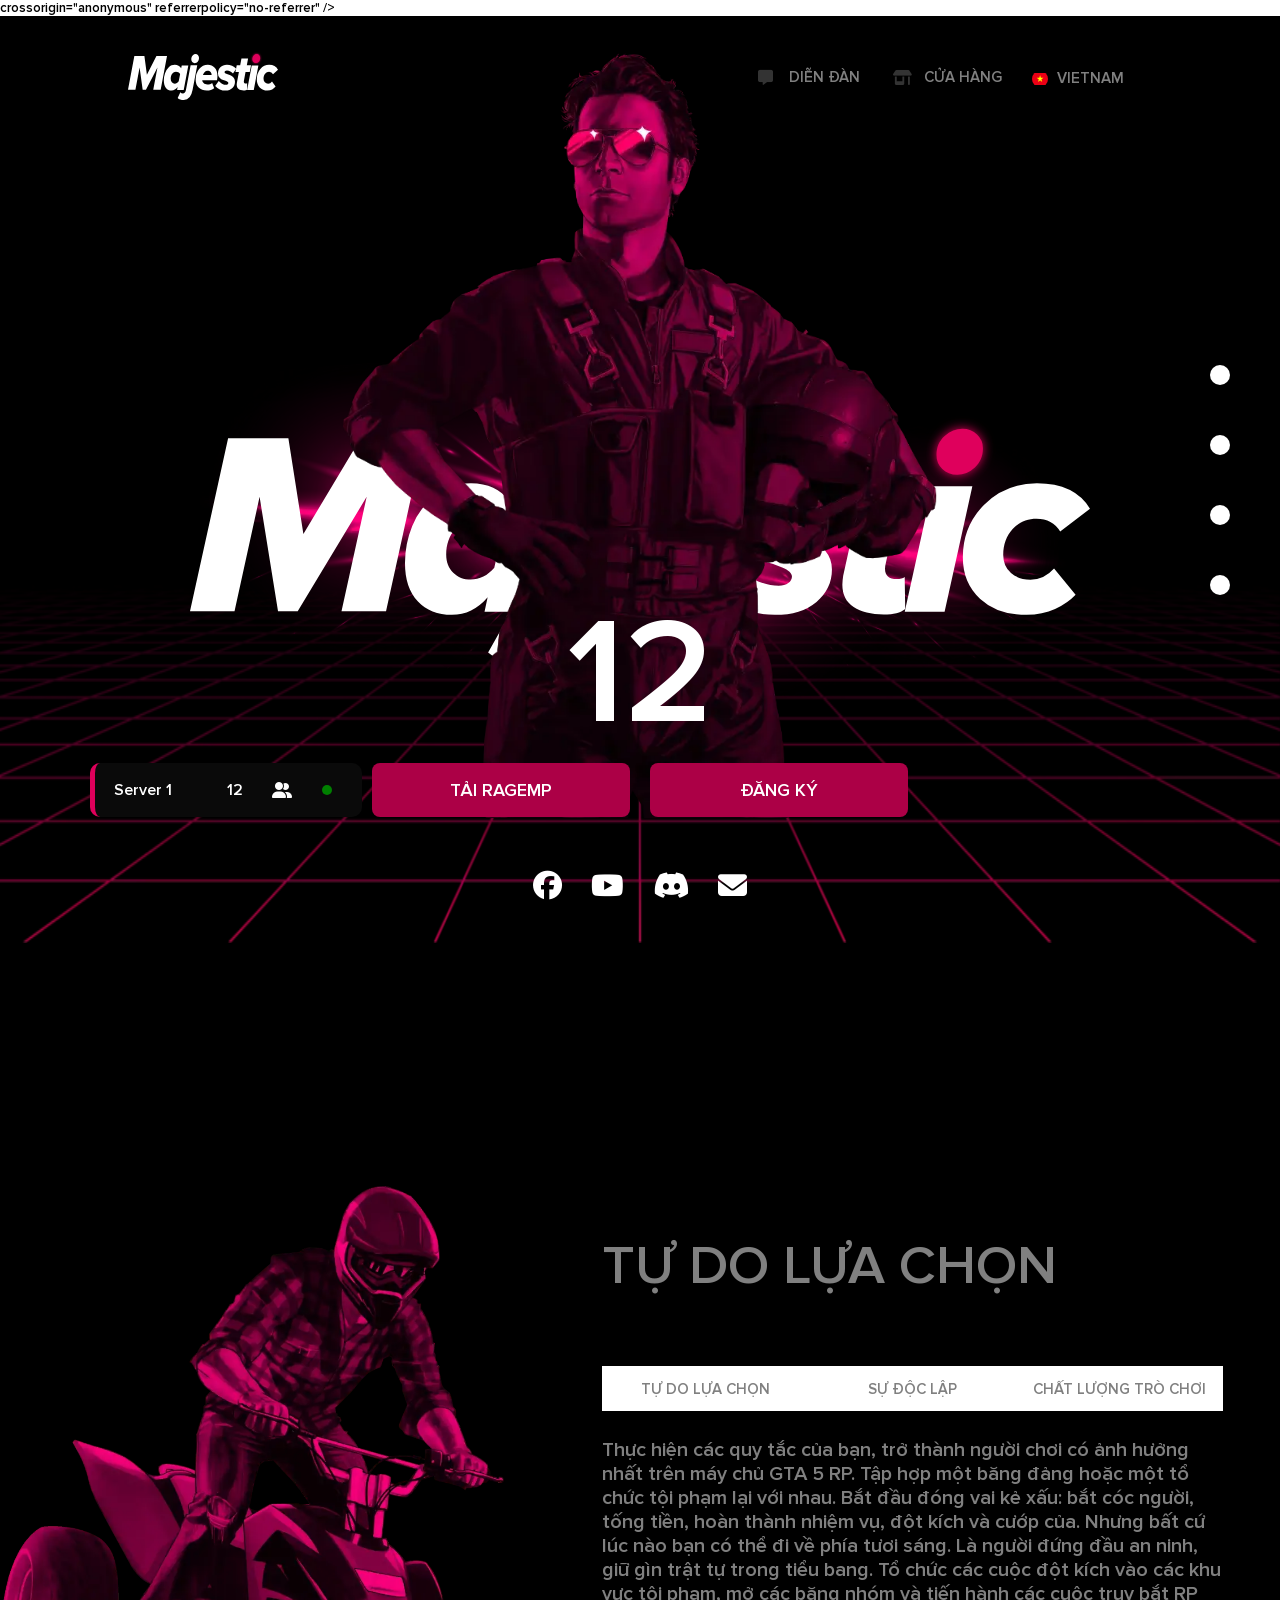
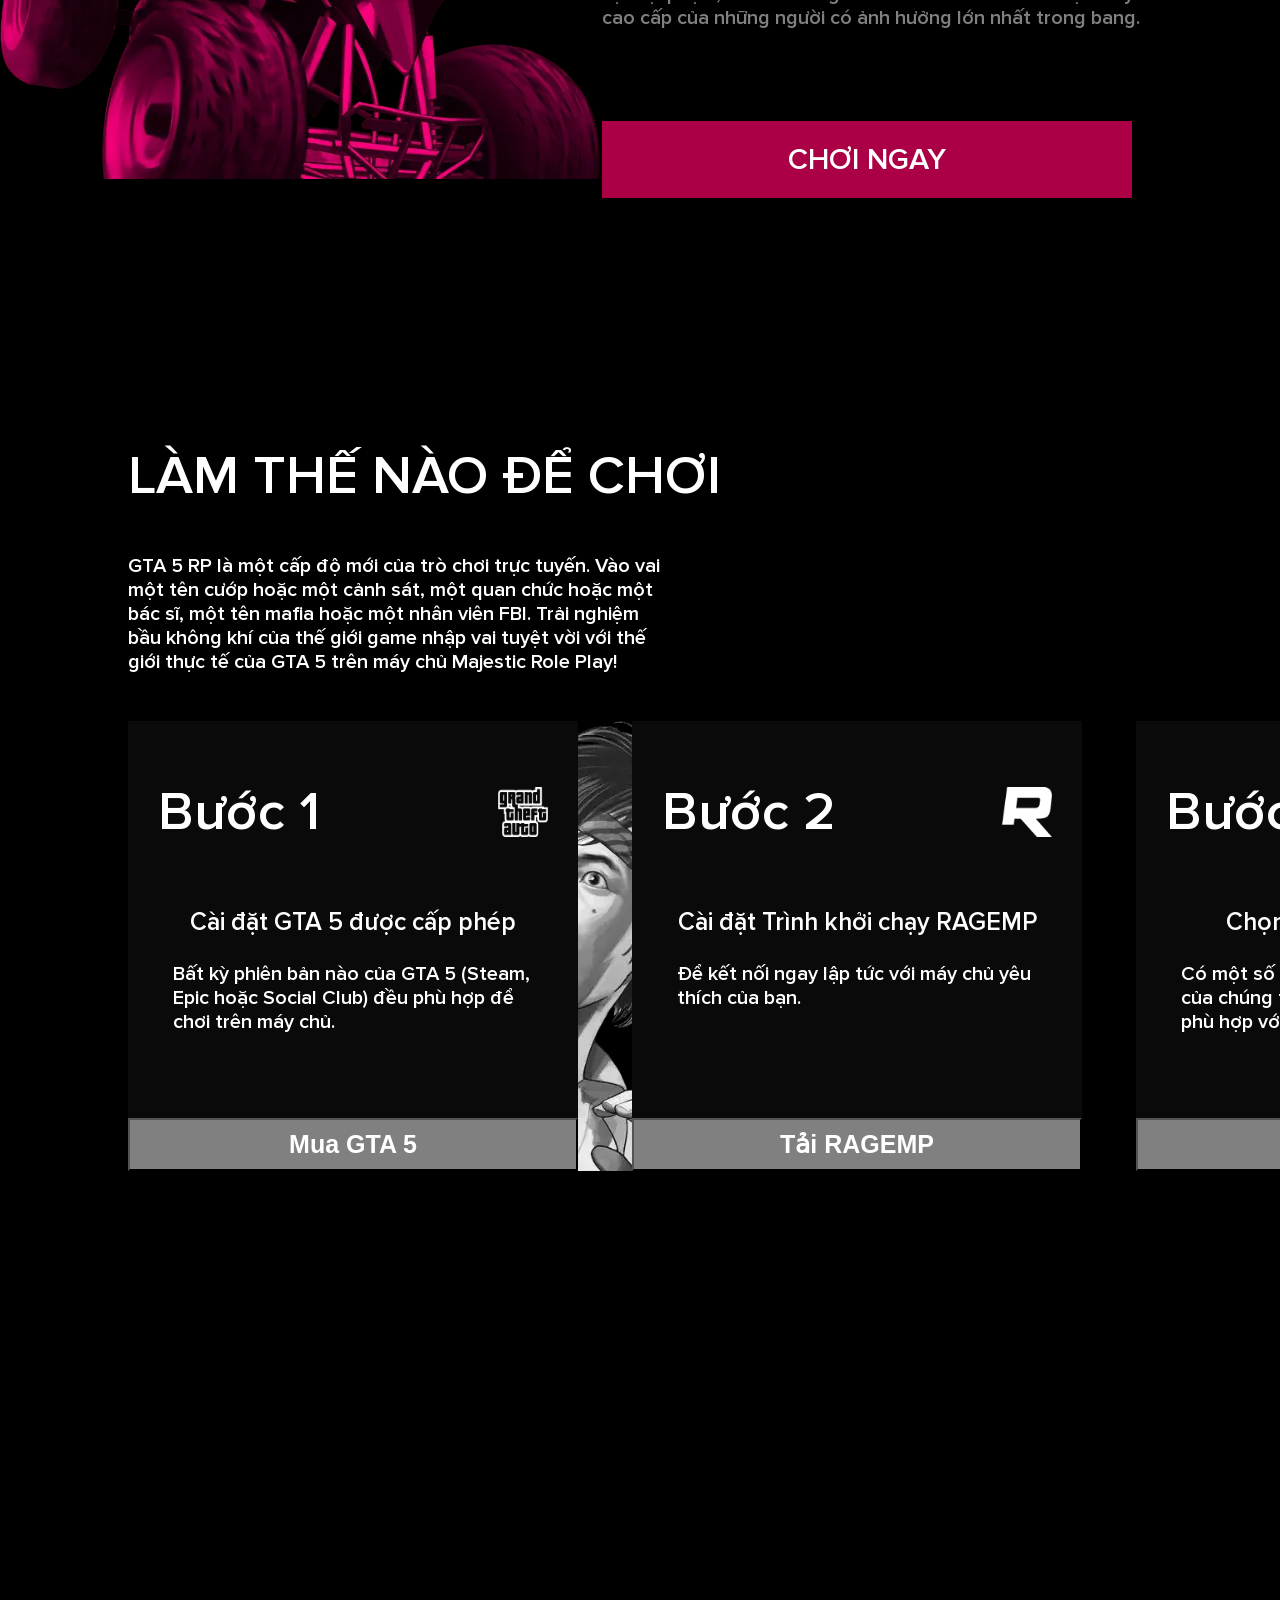
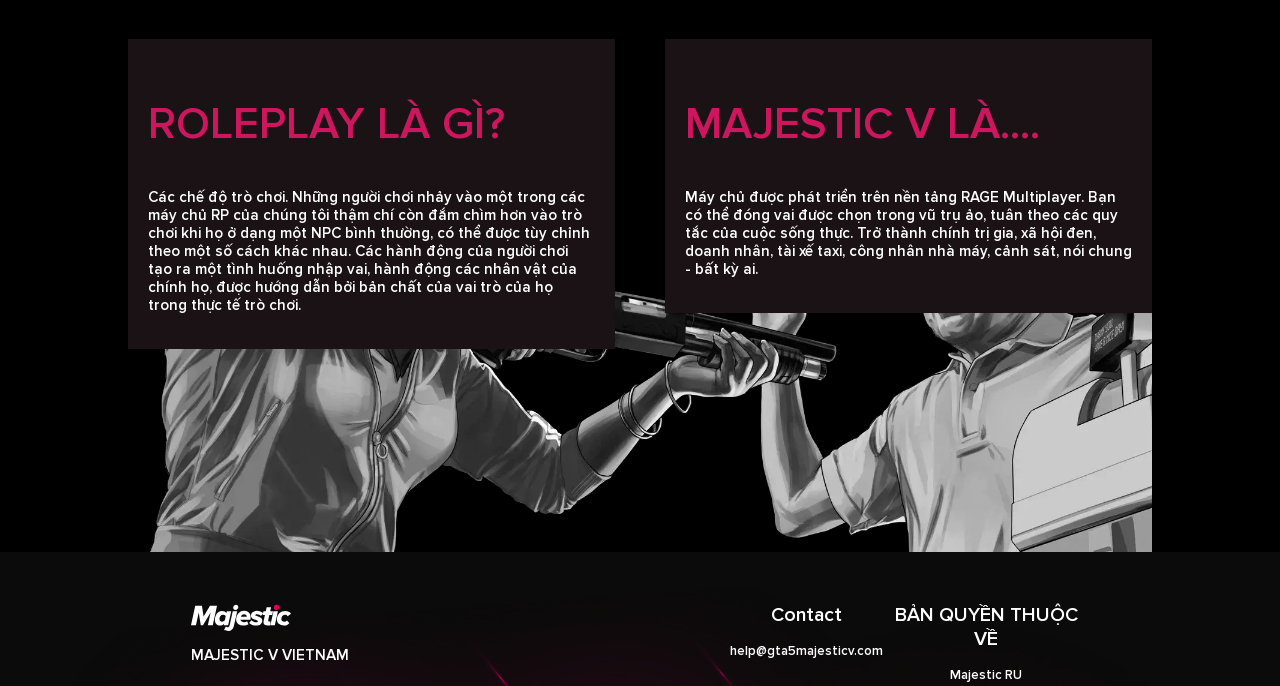
==== commit e5fdbe58: "update" ====
--- a/index.html
+++ b/index.html
@@ -16,7 +16,10 @@
     <link rel="shortcut icon" href="./images/home/main/vn/person.webp" type="image/x-icon">
     <link rel="stylesheet" href="https://cdnjs.cloudflare.com/ajax/libs/font-awesome/6.1.1/css/all.min.css"
         integrity="sha512-KfkfwYDsLkIlwQp6LFnl8zNdLGxu9YAA1QvwINks4PhcElQSvqcyVLLD9aMhXd13uQjoXtEKNosOWaZqXgel0g=="
-        crossorigin="anonymous" referrerpolicy="no-referrer" />
+        <script src="https://code.jquery.com/jquery-3.3.1.slim.min.js"
+        integrity="sha384-q8i/X+965DzO0rT7abK41JStQIAqVgRVzpbzo5smXKp4YfRvH+8abtTE1Pi6jizo" crossorigin="anonymous">
+    </script>
+    crossorigin="anonymous" referrerpolicy="no-referrer" />
     <title>Majestic V | Máy chủ RolePlay độc nhất Việt Nam</title>
 </head>
 
--- a/css/app.css
+++ b/css/app.css
@@ -1 +1 @@
-@font-face{font-family:majesticV;src:url(./fonts/ProximaNova-Bold.woff)}@font-face{font-family:majesticV;src:url(./fonts/ProximaNova-Extrabld.woff)}@font-face{font-family:majesticV;src:url(./fonts/ProximaNova-Light.woff)}@font-face{font-family:majesticV;src:url(./fonts/ProximaNova-Regular.woff)}@font-face{font-family:majesticV;src:url(./fonts/ProximaNova-Semibold.woff)}body{overflow-x:hidden;margin:0;padding:0;box-sizing:border-box;font-size:13px;font-family:majesticV;-webkit-user-select:none;-moz-user-select:none;-ms-user-select:none;user-select:none}a{text-decoration:none;color:gray}li{list-style-type:none}.container{scroll-behavior:smooth;width:100%;height:430vh;overflow:hidden;background-color:#000}.container header{z-index:10000000;width:100%;height:88px;display:flex;justify-content:space-around;align-items:flex-end;position:fixed}.container header .wapper{width:80%;display:flex;justify-content:space-between;align-items:center}.container header .wapper .menu-mobile{display:none;position:absolute}.container header .wapper .menu-mobile i{color:red}.container header .wapper .logo{cursor:pointer;display:block}.container header .wapper .logo img::-moz-selection{background-color:#df005b;color:#fff}.container header .wapper .logo img::selection{background-color:#df005b;color:#fff}.container header .wapper .navbar{width:45vh;display:grid;font-size:15px;grid-template-columns:1fr 1fr 1fr}.container header .wapper .navbar .nav{display:flex;align-items:center;margin-left:20px}.container header .wapper .navbar .nav img{position:relative;left:-9px;top:3.5px;width:16px}.container header .wapper .navbar .nav i{position:relative;left:-9px;width:18px;top:1px;height:18px;color:#333}.container header .wapper .navbar .nav #flag{position:relative;left:-5px;top:3px;border-radius:50px;width:16px}.container header .wapper .navbar .nav #text_laugues{position:relative;top:-1px}.container header .wapper .navbar .laugues{display:none;right:20vh;top:9vh;position:absolute}.container header .wapper .navbar .laugues .box{border-radius:15px;display:flex;justify-content:space-around;background-color:#191919;width:25vh;height:-webkit-fit-content;height:-moz-fit-content;height:fit-content;padding:8px 8px}.container header .wapper .navbar .laugues .box span{border-radius:10px;padding-left:15px;padding-top:10px;padding-right:10px;padding-bottom:10px;width:-webkit-fit-content;width:-moz-fit-content;width:fit-content;font-size:15px;color:gray;cursor:pointer}.container header .wapper .navbar .laugues .box span img{left:-7px;position:relative;top:4px;width:16px}.container header .wapper .navbar .laugues .box span:hover{cursor:pointer;background-color:#252525}.container .info{top:13vh;justify-content:center;align-items:center;height:90vh;position:relative;display:flex;text-align:center}.container .info .grid{top:50vh;position:absolute;width:100%}.container .info .grid img{width:100%;height:40vh}.container .info .effect{position:absolute}.container .info .effect img{width:100vh;display:block}.container .info .logo{position:absolute}.container .info .logo img{display:block;max-width:100vh}.container .info .person{position:absolute;top:-80px}.container .info .person img{display:block;max-width:70vh;max-height:85vh}.container .info .btn-cricle{z-index:1000000;top:35vh;right:50px;position:fixed}.container .info .btn-cricle .cricle{margin-top:50px;width:20px;height:20px;background-color:#fff;border-radius:100vh;cursor:pointer}.container .info .count-player{top:50vh;position:absolute}.container .info .count-player span{font-weight:900;color:#fff;font-size:150px}.container .info .btn-info{top:70vh;justify-content:center;width:64vh;position:absolute;display:flex;color:#fff}.container .info .btn-info .btn-down{margin-right:10px;display:flex;align-items:center;justify-content:center;font-size:18px;width:258px;height:54px;background-color:#ac0046;border-radius:8.00006px}.container .info .btn-info .btn-down:hover{background-color:#db0c5f;cursor:pointer}.container .info .btn-info .btn-res{margin-left:10px;display:flex;align-items:center;justify-content:center;font-size:18px;width:258px;height:54px;background-color:#ac0046;border-radius:8.00006px}.container .info .btn-info .btn-res:hover{background-color:#db0c5f;cursor:pointer}.container .info .social{top:82vh;position:absolute}.container .info .social i{margin-left:13px;margin-right:13px;font-size:29px;color:#fff;cursor:pointer}.container .info .social i:hover{color:#df005b}.container .info .box-list{border-radius:10px;top:70vh;left:10vh;position:absolute;max-width:256px;background-color:#0a0a0a;height:54px;color:#fff;display:flex;align-items:center;border-left:5px solid #df005b;padding:0px 15px 0px 18.9999px;justify-content:space-between;font-size:15.9999px;font-weight:500}.container .info .box-list .right{margin-left:40px;width:15vh;display:flex;align-items:center;justify-content:space-around}.container .info .box-list .active{width:10px;height:10px;border-radius:100vh;background-color:green}.container .section{top:40vh;height:90vh;position:relative;display:grid;grid-template-columns:1fr 1fr;width:94%}.container .section .person{position:relative}.container .section .person img{display:block;width:600px}.container .section .description{position:relative;color:gray}.container .section .description #freedom-title{position:absolute;font-size:55.008px;font-weight:700}.container .section .description #independent-title{position:absolute;font-size:55.008px;font-weight:700;display:none}.container .section .description #quality-title{position:absolute;font-size:55.008px;font-weight:700;display:none}.container .section .description .box{display:grid;position:relative;grid-template-columns:1fr 1fr 1fr;top:20vh;width:60vh;text-align:center}.container .section .description .box #freedom-box{display:flex;align-items:center;justify-content:center;width:23vh;height:5vh;background-color:#fff;font-size:14.9952px}.container .section .description .box #freedom-box:hover{color:#fff;background-color:#ac0046;cursor:pointer}.container .section .description .box #independent-box{display:flex;align-items:center;justify-content:center;width:23vh;height:5vh;background-color:#fff;font-size:14.9952px}.container .section .description .box #independent-box:hover{background-color:#ac0046;cursor:pointer;color:#fff}.container .section .description .box #quality-box{display:flex;align-items:center;justify-content:center;width:23vh;height:5vh;background-color:#fff;font-size:14.9952px}.container .section .description .box #quality-box:hover{color:#fff;background-color:#ac0046;cursor:pointer}.container .section .description .content{width:69vh;height:30vh;position:absolute;top:28vh;font-size:20.0064px}.container .section .description .content #freedom{position:absolute}.container .section .description .content #independent{position:absolute;display:none}.container .section .description .content #quality{display:none;position:absolute}.container .section .description .btn-play{position:absolute;width:530px;top:55vh;height:77px;margin:39.9936px 0px 0px;font-size:30.0096px;display:flex;align-items:center;justify-content:center;background-color:#ac0046;color:#fff;cursor:pointer}.container .howto{color:#fff;margin:0 auto;top:40vh;position:relative;width:80%;height:80vh}.container .howto .top{position:relative;width:90vh}.container .howto .top h2{font-size:55.008px;font-weight:700}.container .howto .top p{width:60vh;font-size:20.0064px}.container .howto .bottom{background-image:url(../images/home/instruction/person.webp);position:relative;top:3vh;width:100%;display:grid;grid-template-columns:1fr 1fr 1fr;grid-gap:6vh}.container .howto .bottom .box{cursor:pointer;width:50vh;height:50vh;background-color:#0a0a0a}.container .howto .bottom .box h3{text-align:center;font-size:25.008px;font-weight:700}.container .howto .bottom .box p{width:40vh;left:5vh;position:relative;text-align:start;word-wrap:break-word}.container .howto .bottom .box .title{margin-top:20px;display:flex;justify-content:space-between}.container .howto .bottom .box .title h1{font-size:55.008px;font-weight:700;margin-left:30px}.container .howto .bottom .box .title img{font-size:55.008px;margin-right:30px}.container .howto .bottom .box button{width:50vh;padding:10px;background-color:gray;font-size:25.008px;font-weight:700;color:#fff;position:absolute;bottom:0}.container .howto .bottom .box:hover button{background-color:#ac0046;color:#fff}.container .howtorp{position:relative;width:100%;height:100%;top:55vh;display:grid;grid-gap:50px;grid-template-columns:1fr 1fr;background-image:url(../images/person.webp);background-size:cover}.container .howtorp .box-1{width:-webkit-fit-content;width:-moz-fit-content;width:fit-content;height:-webkit-fit-content;height:-moz-fit-content;height:fit-content;font-size:14.9952px;background-color:#1a1215;padding:20px}.container .howtorp .box-1 h2{color:#ce165f;font-weight:700;font-size:45.0048px}.container .howtorp .box-2{background-color:#1a1215;padding:20px;width:-webkit-fit-content;width:-moz-fit-content;width:fit-content;height:-webkit-fit-content;height:-moz-fit-content;height:fit-content;font-size:14.9952px}.container .howtorp .box-2 h2{color:#ce165f;font-weight:700;font-size:45.0048px}.container footer{display:flex;justify-content:space-around;align-items:center;top:150vh;color:#fff;position:relative;bottom:0;width:100%;background-color:#0c0b0b;height:20vh;background-image:url(../images/home/main/vn/background-effect.webp)}.container footer .andres img{display:block;width:100px}.container footer .contact{text-align:center;width:40vh;display:flex;justify-content:space-between}+@font-face{font-family:majesticV;src:url(./fonts/ProximaNova-Bold.woff)}@font-face{font-family:majesticV;src:url(./fonts/ProximaNova-Extrabld.woff)}@font-face{font-family:majesticV;src:url(./fonts/ProximaNova-Light.woff)}@font-face{font-family:majesticV;src:url(./fonts/ProximaNova-Regular.woff)}@font-face{font-family:majesticV;src:url(./fonts/ProximaNova-Semibold.woff)}body{overflow-x:hidden;margin:0;padding:0;box-sizing:border-box;font-size:13px;font-family:majesticV;-webkit-user-select:none;-moz-user-select:none;-ms-user-select:none;user-select:none}a{text-decoration:none;color:gray}li{list-style-type:none}.container{scroll-behavior:smooth;width:100%;height:430vh;overflow:hidden;background-color:#000}.container header{z-index:10000000;width:100%;height:88px;display:flex;justify-content:space-around;align-items:flex-end;position:fixed}.container header .wapper{width:80%;display:flex;justify-content:space-between;align-items:center}.container header .wapper .menu-mobile{display:none;position:absolute}.container header .wapper .menu-mobile i{color:red}.container header .wapper .logo{cursor:pointer;display:block}.container header .wapper .logo img::-moz-selection{background-color:#df005b;color:#fff}.container header .wapper .logo img::selection{background-color:#df005b;color:#fff}.container header .wapper .navbar{width:45vh;display:grid;font-size:15px;grid-template-columns:1fr 1fr 1fr}.container header .wapper .navbar .nav{display:flex;align-items:center;margin-left:20px}.container header .wapper .navbar .nav img{position:relative;left:-9px;top:3.5px;width:16px}.container header .wapper .navbar .nav i{position:relative;left:-9px;width:18px;top:1px;height:18px;color:#333}.container header .wapper .navbar .nav #flag{position:relative;left:-5px;top:3px;border-radius:50px;width:16px}.container header .wapper .navbar .nav #text_laugues{position:relative;top:-1px}.container header .wapper .navbar .laugues{display:none;right:20vh;top:9vh;position:absolute}.container header .wapper .navbar .laugues .box{border-radius:15px;display:flex;justify-content:space-around;background-color:#191919;width:25vh;height:-webkit-fit-content;height:-moz-fit-content;height:fit-content;padding:8px 8px}.container header .wapper .navbar .laugues .box span{border-radius:10px;padding-left:15px;padding-top:10px;padding-right:10px;padding-bottom:10px;width:-webkit-fit-content;width:-moz-fit-content;width:fit-content;font-size:15px;color:gray;cursor:pointer}.container header .wapper .navbar .laugues .box span img{left:-7px;position:relative;top:4px;width:16px}.container header .wapper .navbar .laugues .box span:hover{cursor:pointer;background-color:#252525}.container .info{top:13vh;justify-content:center;align-items:center;height:90vh;position:relative;display:flex;text-align:center}.container .info .grid{top:50vh;position:absolute;width:100%}.container .info .grid img{width:100%;height:40vh}.container .info .effect{position:absolute}.container .info .effect img{width:100vh;display:block}.container .info .logo{position:absolute}.container .info .logo img{display:block;max-width:100vh}.container .info .person{position:absolute;top:-80px}.container .info .person img{display:block;max-width:70vh;max-height:85vh}.container .info .btn-cricle{z-index:1000000;top:35vh;right:50px;position:fixed}.container .info .btn-cricle .cricle{margin-top:50px;width:20px;height:20px;background-color:#fff;border-radius:100vh;cursor:pointer}.container .info .count-player{top:50vh;position:absolute}.container .info .count-player span{font-weight:900;color:#fff;font-size:150px}.container .info .btn-info{top:70vh;justify-content:center;width:64vh;position:absolute;display:flex;color:#fff}.container .info .btn-info .btn-down{margin-right:10px;display:flex;align-items:center;justify-content:center;font-size:18px;width:258px;height:54px;background-color:#ac0046;border-radius:8.00006px}.container .info .btn-info .btn-down:hover{background-color:#db0c5f;cursor:pointer}.container .info .btn-info .btn-res{margin-left:10px;display:flex;align-items:center;justify-content:center;font-size:18px;width:258px;height:54px;background-color:#ac0046;border-radius:8.00006px}.container .info .btn-info .btn-res:hover{background-color:#db0c5f;cursor:pointer}.container .info .social{top:82vh;position:absolute}.container .info .social i{margin-left:13px;margin-right:13px;font-size:29px;color:#fff;cursor:pointer}.container .info .social i:hover{color:#df005b}.container .info .box-list{border-radius:10px;top:70vh;left:10vh;position:absolute;max-width:256px;background-color:#0a0a0a;height:54px;color:#fff;display:flex;align-items:center;border-left:5px solid #df005b;padding:0px 15px 0px 18.9999px;justify-content:space-between;font-size:15.9999px;font-weight:500}.container .info .box-list .right{margin-left:40px;width:15vh;display:flex;align-items:center;justify-content:space-around}.container .info .box-list .active{width:10px;height:10px;border-radius:100vh;background-color:green}.container .section{top:40vh;height:90vh;position:relative;display:grid;grid-template-columns:1fr 1fr;width:94%}.container .section .person{position:relative}.container .section .person img{display:block;width:600px}.container .section .description{position:relative;color:gray}.container .section .description #freedom-title{position:absolute;font-size:55.008px;font-weight:700}.container .section .description #independent-title{position:absolute;font-size:55.008px;font-weight:700;display:none}.container .section .description #quality-title{position:absolute;font-size:55.008px;font-weight:700;display:none}.container .section .description .box{display:grid;position:relative;grid-template-columns:1fr 1fr 1fr;top:20vh;width:60vh;text-align:center}.container .section .description .box #freedom-box{display:flex;align-items:center;justify-content:center;width:23vh;height:5vh;background-color:#fff;font-size:14.9952px}.container .section .description .box #freedom-box:hover{color:#fff;background-color:#ac0046;cursor:pointer}.container .section .description .box #independent-box{display:flex;align-items:center;justify-content:center;width:23vh;height:5vh;background-color:#fff;font-size:14.9952px}.container .section .description .box #independent-box:hover{background-color:#ac0046;cursor:pointer;color:#fff}.container .section .description .box #quality-box{display:flex;align-items:center;justify-content:center;width:23vh;height:5vh;background-color:#fff;font-size:14.9952px}.container .section .description .box #quality-box:hover{color:#fff;background-color:#ac0046;cursor:pointer}.container .section .description .content{width:69vh;height:30vh;position:absolute;top:28vh;font-size:20.0064px}.container .section .description .content #freedom{position:absolute}.container .section .description .content #independent{position:absolute;display:none}.container .section .description .content #quality{display:none;position:absolute}.container .section .description .btn-play{position:absolute;width:530px;top:55vh;height:77px;margin:39.9936px 0px 0px;font-size:30.0096px;display:flex;align-items:center;justify-content:center;background-color:#ac0046;color:#fff;cursor:pointer}.container .howto{color:#fff;margin:0 auto;top:40vh;position:relative;width:80%;height:80vh}.container .howto .top{position:relative;width:90vh}.container .howto .top h2{font-size:55.008px;font-weight:700}.container .howto .top p{width:60vh;font-size:20.0064px}.container .howto .bottom{background-image:url(../images/home/instruction/person.webp);position:relative;top:3vh;width:100%;display:grid;grid-template-columns:1fr 1fr 1fr;grid-gap:6vh}.container .howto .bottom .box{cursor:pointer;width:50vh;height:50vh;background-color:#0a0a0a}.container .howto .bottom .box h3{text-align:center;font-size:25.008px;font-weight:700}.container .howto .bottom .box p{width:40vh;left:5vh;position:relative;text-align:start;word-wrap:break-word}.container .howto .bottom .box .title{margin-top:20px;display:flex;align-items:center;justify-content:space-between}.container .howto .bottom .box .title h1{font-size:55.008px;font-weight:700;margin-left:30px}.container .howto .bottom .box .title img{font-size:55.008px;margin-right:30px;width:50px;height:50px}.container .howto .bottom .box button{width:50vh;padding:10px;background-color:gray;font-size:25.008px;font-weight:700;color:#fff;position:absolute;bottom:0}.container .howto .bottom .box:hover button{background-color:#ac0046;color:#fff}.container .howtorp{position:relative;width:100%;height:100%;top:55vh;display:grid;grid-gap:50px;grid-template-columns:1fr 1fr;background-image:url(../images/person.webp);background-size:cover}.container .howtorp .box-1{width:-webkit-fit-content;width:-moz-fit-content;width:fit-content;height:-webkit-fit-content;height:-moz-fit-content;height:fit-content;font-size:14.9952px;background-color:#1a1215;padding:20px}.container .howtorp .box-1 h2{color:#ce165f;font-weight:700;font-size:45.0048px}.container .howtorp .box-2{background-color:#1a1215;padding:20px;width:-webkit-fit-content;width:-moz-fit-content;width:fit-content;height:-webkit-fit-content;height:-moz-fit-content;height:fit-content;font-size:14.9952px}.container .howtorp .box-2 h2{color:#ce165f;font-weight:700;font-size:45.0048px}.container footer{display:flex;justify-content:space-around;align-items:center;top:150vh;color:#fff;position:relative;bottom:0;width:100%;background-color:#0c0b0b;height:20vh;background-image:url(../images/home/main/vn/background-effect.webp)}.container footer .andres img{display:block;width:100px}.container footer .contact{text-align:center;width:40vh;display:flex;justify-content:space-between}
--- a/css/strollbar.css
+++ b/css/strollbar.css
@@ -1,6 +1,6 @@
 /* width */
 ::-webkit-scrollbar {
-  width: 2px;
+  width: 0px;
 }
 
 /* Track */
